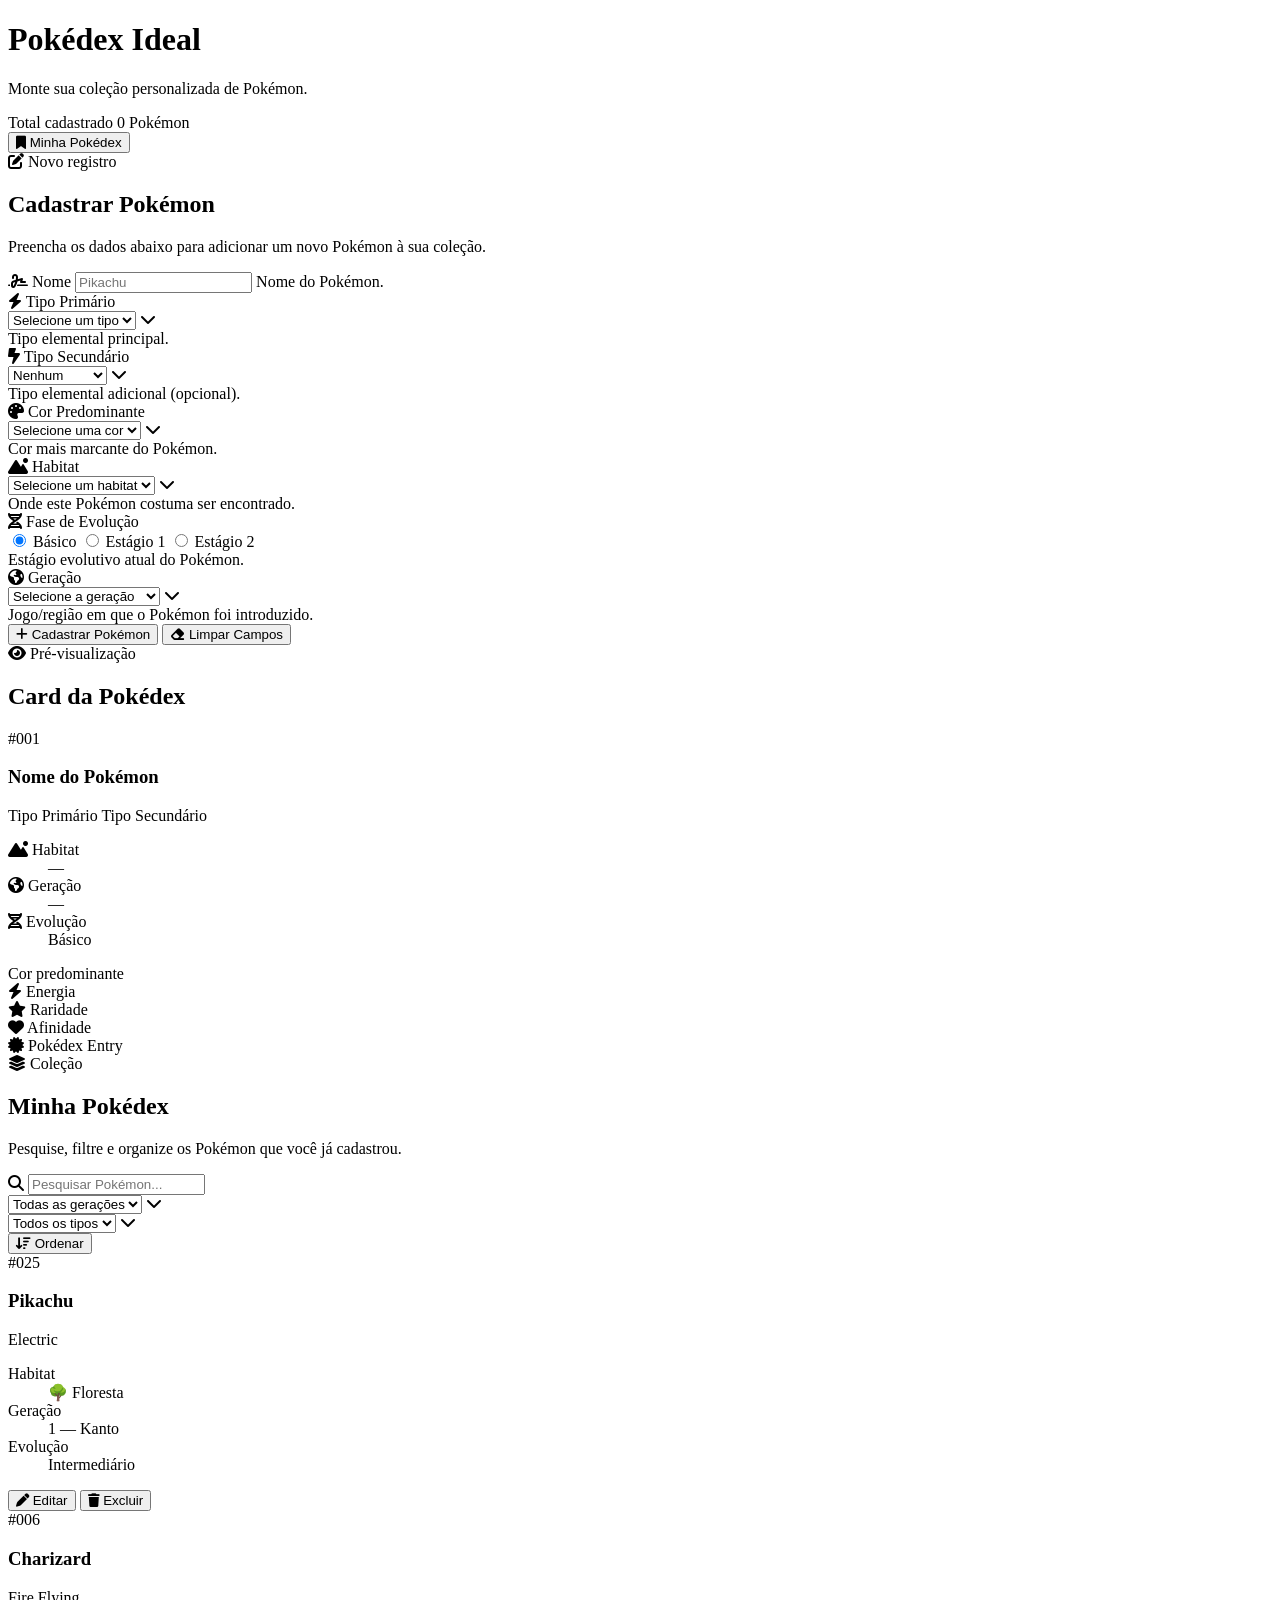
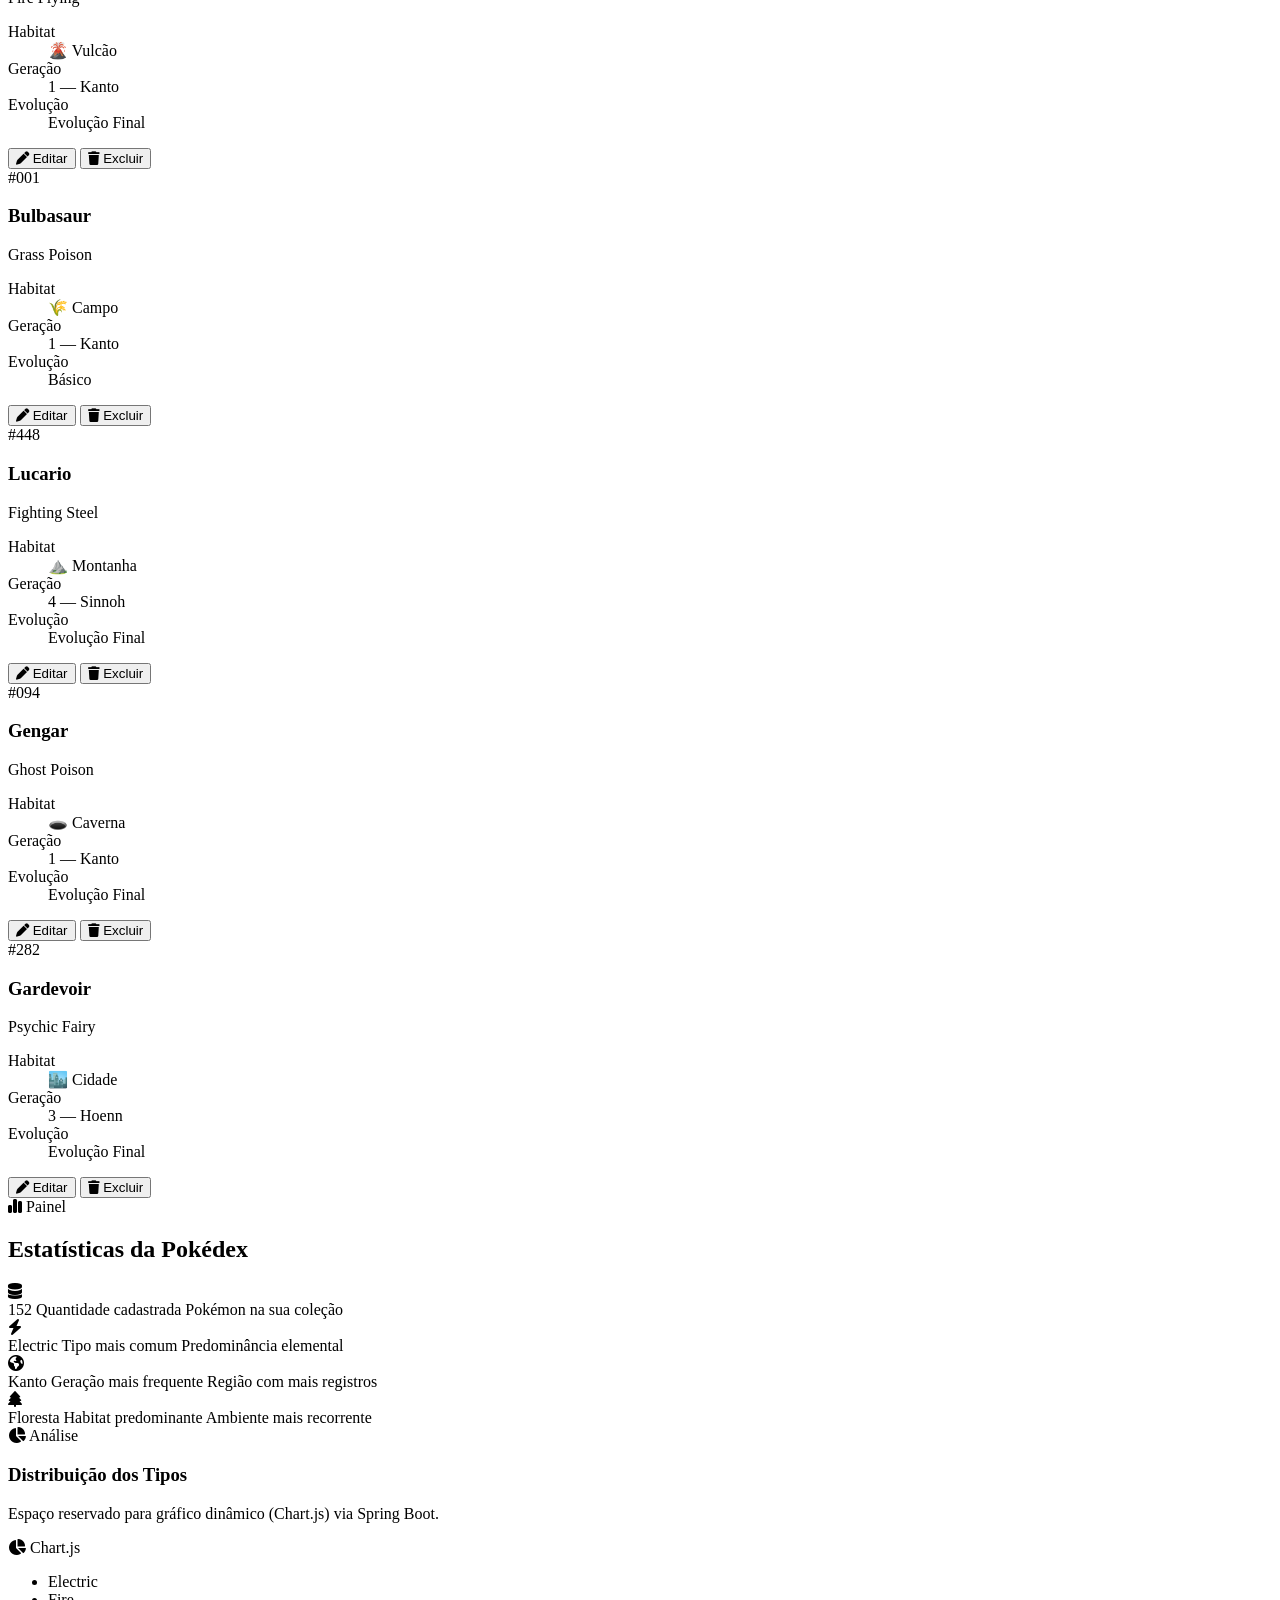
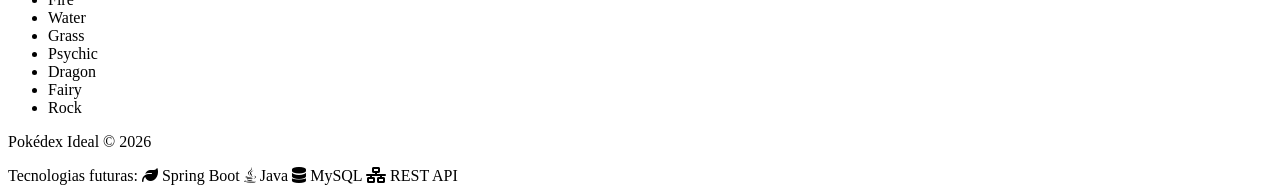
==== front/src/index.html @ 10a280d4 "feat: começo de front" ====
<!DOCTYPE html>
<html lang="pt-BR">
<head>
<meta charset="UTF-8">
<meta name="viewport" content="width=device-width, initial-scale=1.0">
<title>Pokédex Ideal — Cadastro de Pokémon</title>

<link rel="preconnect" href="https://fonts.googleapis.com">
<link rel="preconnect" href="https://fonts.gstatic.com" crossorigin>
<link href="https://fonts.googleapis.com/css2?family=Poppins:wght@400;500;600;700;800;900&family=Inter:wght@400;500;600;700&display=swap" rel="stylesheet">
<link rel="stylesheet" href="https://cdnjs.cloudflare.com/ajax/libs/font-awesome/6.5.1/css/all.min.css">

<link rel="stylesheet" href="style.css">
</head>
<body>

<!-- ===================== BACKGROUND DECORATIVO ===================== -->
<div class="bg-decor" aria-hidden="true">
  <div class="bg-grid"></div>
  <div class="bg-glow bg-glow--red"></div>
  <div class="bg-glow bg-glow--blue"></div>
  <div class="bg-glow bg-glow--yellow"></div>
  <div class="bg-hex bg-hex--1"></div>
  <div class="bg-hex bg-hex--2"></div>
  <div class="bg-hex bg-hex--3"></div>
  <div class="bg-pokeball bg-pokeball--1"></div>
  <div class="bg-pokeball bg-pokeball--2"></div>
  <div class="bg-pokeball bg-pokeball--3"></div>
  <div class="bg-line bg-line--1"></div>
  <div class="bg-line bg-line--2"></div>
  <span class="bg-dot bg-dot--1"></span>
  <span class="bg-dot bg-dot--2"></span>
  <span class="bg-dot bg-dot--3"></span>
  <span class="bg-dot bg-dot--4"></span>
  <span class="bg-dot bg-dot--5"></span>
</div>

<div class="app-shell">

  <!-- ===================== HEADER ===================== -->
  <header class="site-header" id="topo">
    <div class="site-header__left">
      <div class="brand-pokeball" aria-hidden="true">
        <span class="brand-pokeball__line"></span>
        <span class="brand-pokeball__core"></span>
      </div>
      <div class="site-header__titles">
        <h1 class="site-header__title">Pokédex <span>Ideal</span></h1>
        <p class="site-header__subtitle">Monte sua coleção personalizada de Pokémon.</p>
      </div>
    </div>

    <div class="site-header__right">
      <div class="header-panel">
        <span class="header-panel__label">Total cadastrado</span>
        <span class="header-panel__badge" id="contador-pokemon">0 Pokémon</span>
      </div>
      <button type="button" class="btn btn--ghost" id="btn-minha-pokedex">
        <i class="fa-solid fa-bookmark"></i>
        Minha Pokédex
      </button>
    </div>
  </header>

  <!-- ===================== CONTEÚDO PRINCIPAL ===================== -->
  <main class="main-content">

    <section class="panel panel--cadastro" aria-labelledby="titulo-cadastro">
      <div class="panel__grid">

        <!-- ---------- COLUNA FORMULÁRIO ---------- -->
        <div class="form-column">
          <div class="section-heading">
            <span class="section-heading__eyebrow"><i class="fa-solid fa-pen-to-square"></i> Novo registro</span>
            <h2 id="titulo-cadastro">Cadastrar Pokémon</h2>
            <p>Preencha os dados abaixo para adicionar um novo Pokémon à sua coleção.</p>
          </div>

          <form class="pokemon-form" id="form-cadastro-pokemon" novalidate>

            <!-- NOME -->
            <div class="form-field">
              <label for="nome" class="form-field__label">
                <i class="fa-solid fa-signature"></i> Nome
              </label>
              <input type="text" id="nome" name="nome" class="form-field__input" placeholder="Pikachu" autocomplete="off">
              <span class="form-field__hint">Nome do Pokémon.</span>
            </div>

            <!-- TIPO 1 e TIPO 2 -->
            <div class="form-field-row">
              <div class="form-field">
                <label for="tipo1" class="form-field__label">
                  <i class="fa-solid fa-bolt"></i> Tipo Primário
                </label>
                <div class="select-wrap">
                  <select id="tipo1" name="tipo1" class="form-field__select">
                    <option value="" disabled selected>Selecione um tipo</option>
                    <option value="normal" data-dot="#A8A878">⚪Normal</option>
                    <option value="fogo" data-dot="#F08030">🔥Fogo</option>
                    <option value="agua" data-dot="#6890F0">💧Água</option>
                    <option value="planta" data-dot="#78C850">🍃Planta</option>
                    <option value="eletrico" data-dot="#F8D030">⚡Elétrico</option>
                    <option value="gelo" data-dot="#98D8D8">🧊Gelo</option>
                    <option value="luta" data-dot="#C03028">🥊Luta</option>
                    <option value="veneno" data-dot="#A040A0">☣️Veneno</option>
                    <option value="terrestre" data-dot="#E0C068">⛰️Terrestre</option>
                    <option value="voador" data-dot="#A890F0">🪽Voador</option>
                    <option value="psiquico" data-dot="#F85888">👁️Psíquico</option>
                    <option value="inseto" data-dot="#A8B820">🪲Inseto</option>
                    <option value="pedra" data-dot="#B8A038">🪨Pedra</option>
                    <option value="fantasma" data-dot="#705898">👻Fantasma</option>
                    <option value="dragao" data-dot="#7038F8">🐉Dragão</option>
                    <option value="sombrio" data-dot="#705848">🌑Sombrio</option>
                    <option value="metal" data-dot="#B8B8D0">⛓️Metal</option>
                    <option value="fada" data-dot="#EE99AC">🧚🏻‍♀️Fada</option>
                  </select>
                  <span class="select-wrap__dot" style="--dot-color:#A8A878"></span>
                  <i class="fa-solid fa-chevron-down select-wrap__chevron"></i>
                </div>
                <span class="form-field__hint">Tipo elemental principal.</span>
              </div>

              <div class="form-field">
                <label for="tipo2" class="form-field__label">
                  <i class="fa-solid fa-bolt-lightning"></i> Tipo Secundário
                </label>
                <div class="select-wrap">
                  <select id="tipo2" name="tipo2" class="form-field__select">
                    <option value="nenhum" data-dot="#4B5563" selected>Nenhum</option>
                    <option value="normal" data-dot="#A8A878">⚪Normal</option>
                    <option value="fogo" data-dot="#F08030">🔥Fogo</option>
                    <option value="agua" data-dot="#6890F0">💧Água</option>
                    <option value="planta" data-dot="#78C850">🍃Planta</option>
                    <option value="eletrico" data-dot="#F8D030">⚡Elétrico</option>
                    <option value="gelo" data-dot="#98D8D8">🧊Gelo</option>
                    <option value="luta" data-dot="#C03028">🥊Luta</option>
                    <option value="veneno" data-dot="#A040A0">☣️Veneno</option>
                    <option value="terrestre" data-dot="#E0C068">⛰️Terrestre</option>
                    <option value="voador" data-dot="#A890F0">🪽Voador</option>
                    <option value="psiquico" data-dot="#F85888">👁️Psíquico</option>
                    <option value="inseto" data-dot="#A8B820">🪲Inseto</option>
                    <option value="pedra" data-dot="#B8A038">🪨Pedra</option>
                    <option value="fantasma" data-dot="#705898">👻Fantasma</option>
                    <option value="dragao" data-dot="#7038F8">🐉Dragão</option>
                    <option value="sombrio" data-dot="#705848">🌑Sombrio</option>
                    <option value="metal" data-dot="#B8B8D0">⛓️Metal</option>
                    <option value="fada" data-dot="#EE99AC">🧚🏻‍♀️Fada</option>
                  </select>
                  <span class="select-wrap__dot" style="--dot-color:#4B5563"></span>
                  <i class="fa-solid fa-chevron-down select-wrap__chevron"></i>
                </div>
                <span class="form-field__hint">Tipo elemental adicional (opcional).</span>
              </div>
            </div>

            <!-- COR PREDOMINANTE -->
            <div class="form-field">
              <label for="corPredominante" class="form-field__label">
                <i class="fa-solid fa-palette"></i> Cor Predominante
              </label>
              <div class="select-wrap">
                <select id="corPredominante" name="corPredominante" class="form-field__select">
                  <option value="" disabled selected>Selecione uma cor</option>
                  <option value="VERMELHO" data-dot="#E3350D">Vermelho</option>
                  <option value="AZUL" data-dot="#3B4CCA">Azul</option>
                  <option value="VERDE" data-dot="#4CAF50">Verde</option>
                  <option value="AMARELO" data-dot="#FFCB05">Amarelo</option>
                  <option value="ROXO" data-dot="#8E44AD">Roxo</option>
                  <option value="ROSA" data-dot="#EE99AC">Rosa</option>
                  <option value="PRETO" data-dot="#1F2937">Preto</option>
                  <option value="BRANCO" data-dot="#F9FAFB">Branco</option>
                  <option value="MARROM" data-dot="#8B5E3C">Marrom</option>
                  <option value="CINZA" data-dot="#9CA3AF">Cinza</option>
                  <option value="LARANJA" data-dot="#F08030">Laranja</option>
                </select>
                <span class="select-wrap__dot" style="--dot-color:#E3350D"></span>
                <i class="fa-solid fa-chevron-down select-wrap__chevron"></i>
              </div>
              <span class="form-field__hint">Cor mais marcante do Pokémon.</span>
            </div>

            <!-- HABITAT -->
            <div class="form-field">
              <label for="habitat" class="form-field__label">
                <i class="fa-solid fa-mountain-sun"></i> Habitat
              </label>
              <div class="select-wrap">
                <select id="habitat" name="habitat" class="form-field__select">
                  <option value="" disabled selected>Selecione um habitat</option>
                  <option value="FLORESTA">🌳 Floresta</option>
                  <option value="MONTANHA">⛰️ Montanha</option>
                  <option value="OCEANO">🌊 Oceano</option>
                  <option value="PRAIA">🏖️ Praia</option>
                  <option value="VULCAO">🌋 Vulcão</option>
                  <option value="CAMPO">🌾 Campo</option>
                  <option value="DESERTO">🏜️ Deserto</option>
                  <option value="ESPACO">🌌 Espaço</option>
                  <option value="CIDADE">🏙️ Cidade</option>
                  <option value="CAVERNA">🕳️ Caverna</option>
                  <option value="PANTANO">🌿 Pântano</option>
                  <option value="RIO">🌧️ Rio</option>
                  <option value="LAGO">💧 Lago</option>
                  <option value="CEU">☁️ Céu</option>
                </select>
                <i class="fa-solid fa-chevron-down select-wrap__chevron"></i>
              </div>
              <span class="form-field__hint">Onde este Pokémon costuma ser encontrado.</span>
            </div>

            <!-- FASE DE EVOLUÇÃO -->
            <div class="form-field">
              <label for="faseEvolucao" class="form-field__label">
                <i class="fa-solid fa-dna"></i> Fase de Evolução
              </label>
              <div class="evolution-choice" role="radiogroup" aria-labelledby="faseEvolucao">
                <input type="radio" id="fase-1" name="faseEvolucao" value="1" class="evolution-choice__input" checked>
                <label for="fase-1" class="evolution-choice__pill">
                  <span class="evolution-choice__dot"></span>
                  Básico
                </label>

                <input type="radio" id="fase-2" name="faseEvolucao" value="2" class="evolution-choice__input">
                <label for="fase-2" class="evolution-choice__pill">
                  <span class="evolution-choice__dot"></span>
                  Estágio 1
                </label>

                <input type="radio" id="fase-3" name="faseEvolucao" value="3" class="evolution-choice__input">
                <label for="fase-3" class="evolution-choice__pill">
                  <span class="evolution-choice__dot"></span>
                  Estágio 2
                </label>
              </div>
              <span class="form-field__hint">Estágio evolutivo atual do Pokémon.</span>
            </div>

            <!-- GERAÇÃO -->
            <div class="form-field">
              <label for="geracao" class="form-field__label">
                <i class="fa-solid fa-earth-americas"></i> Geração
              </label>
              <div class="select-wrap">
                <select id="geracao" name="geracao" class="form-field__select">
                  <option value="" disabled selected>Selecione a geração</option>
                  <option value="1" data-dot="#F08030">1ª Geração — Kanto</option>
                  <option value="2" data-dot="#F8D030">2ª Geração — Johto</option>
                  <option value="3" data-dot="#78C850">3ª Geração — Hoenn</option>
                  <option value="4" data-dot="#6890F0">4ª Geração — Sinnoh</option>
                  <option value="5" data-dot="#98D8D8">5ª Geração — Unova</option>
                  <option value="6" data-dot="#EE99AC">6ª Geração — Kalos</option>
                  <option value="7" data-dot="#F85888">7ª Geração — Alola</option>
                  <option value="8" data-dot="#7038F8">8ª Geração — Galar</option>
                  <option value="9" data-dot="#A040A0">9ª Geração — Paldea</option>
                </select>
                <span class="select-wrap__dot" style="--dot-color:#F08030"></span>
                <i class="fa-solid fa-chevron-down select-wrap__chevron"></i>
              </div>
              <span class="form-field__hint">Jogo/região em que o Pokémon foi introduzido.</span>
            </div>

            <!-- BOTÕES -->
            <div class="form-actions">
              <button type="submit" class="btn btn--primary">
                <i class="fa-solid fa-plus"></i>
                Cadastrar Pokémon
              </button>
              <button type="reset" class="btn btn--secondary">
                <i class="fa-solid fa-eraser"></i>
                Limpar Campos
              </button>
            </div>
          </form>
        </div>

        <!-- ---------- COLUNA PRÉVIA ---------- -->
        <div class="preview-column">
          <div class="section-heading section-heading--center">
            <span class="section-heading__eyebrow"><i class="fa-solid fa-eye"></i> Pré-visualização</span>
            <h2>Card da Pokédex</h2>
          </div>

          <article class="poke-card poke-card--preview" id="preview-card">
            <div class="poke-card__glow" aria-hidden="true"></div>

            <header class="poke-card__header">
              <div class="poke-card__pokeball" aria-hidden="true"></div>
              <span class="poke-card__number">#001</span>
            </header>

            <div class="poke-card__body">
              <h3 class="poke-card__name" id="preview-nome">Nome do Pokémon</h3>

              <div class="poke-card__badges">
                <span class="type-badge" id="preview-tipo1" data-type="">Tipo Primário</span>
                <span class="type-badge type-badge--muted" id="preview-tipo2" data-type="">Tipo Secundário</span>
              </div>

              <dl class="poke-card__meta">
                <div class="poke-card__meta-item">
                  <dt><i class="fa-solid fa-mountain-sun"></i> Habitat</dt>
                  <dd id="preview-habitat">—</dd>
                </div>
                <div class="poke-card__meta-item">
                  <dt><i class="fa-solid fa-earth-americas"></i> Geração</dt>
                  <dd id="preview-geracao">—</dd>
                </div>
                <div class="poke-card__meta-item">
                  <dt><i class="fa-solid fa-dna"></i> Evolução</dt>
                  <dd id="preview-evolucao">Básico</dd>
                </div>
              </dl>

              <div class="poke-card__color-strip" id="preview-cor">
                <span>Cor predominante</span>
              </div>

              <div class="poke-card__stats">
                <div class="stat-bar">
                  <span class="stat-bar__label"><i class="fa-solid fa-bolt"></i> Energia</span>
                  <div class="stat-bar__track"><div class="stat-bar__fill stat-bar__fill--energy"></div></div>
                </div>
                <div class="stat-bar">
                  <span class="stat-bar__label"><i class="fa-solid fa-star"></i> Raridade</span>
                  <div class="stat-bar__track"><div class="stat-bar__fill stat-bar__fill--rarity"></div></div>
                </div>
                <div class="stat-bar">
                  <span class="stat-bar__label"><i class="fa-solid fa-heart"></i> Afinidade</span>
                  <div class="stat-bar__track"><div class="stat-bar__fill stat-bar__fill--affinity"></div></div>
                </div>
              </div>
            </div>

            <footer class="poke-card__footer">
              <span class="poke-card__seal"><i class="fa-solid fa-certificate"></i> Pokédex Entry</span>
            </footer>
          </article>
        </div>

      </div>
    </section>

    <!-- ===================== MINHA POKÉDEX ===================== -->
    <section class="panel panel--minha-pokedex" aria-labelledby="titulo-minha-pokedex">
      <div class="section-heading">
        <span class="section-heading__eyebrow"><i class="fa-solid fa-layer-group"></i> Coleção</span>
        <h2 id="titulo-minha-pokedex">Minha Pokédex</h2>
        <p>Pesquise, filtre e organize os Pokémon que você já cadastrou.</p>
      </div>

      <div class="toolbar">
        <div class="toolbar__search">
          <i class="fa-solid fa-magnifying-glass"></i>
          <input type="search" placeholder="Pesquisar Pokémon..." aria-label="Pesquisar Pokémon" id="pesquisa-pokemon">
        </div>

        <div class="toolbar__filters">
          <div class="select-wrap select-wrap--compact">
            <select id="filtro-geracao" aria-label="Filtrar por geração">
              <option value="">Todas as gerações</option>
              <option value="1">1ª Geração</option>
              <option value="2">2ª Geração</option>
              <option value="3">3ª Geração</option>
              <option value="4">4ª Geração</option>
            </select>
            <i class="fa-solid fa-chevron-down select-wrap__chevron"></i>
          </div>

          <div class="select-wrap select-wrap--compact">
            <select id="filtro-tipo" aria-label="Filtrar por tipo">
              <option value="">Todos os tipos</option>
              <option value="ELECTRIC">Electric</option>
              <option value="FIRE">Fire</option>
              <option value="WATER">Water</option>
              <option value="GRASS">Grass</option>
            </select>
            <i class="fa-solid fa-chevron-down select-wrap__chevron"></i>
          </div>

          <button type="button" class="btn btn--icon" id="btn-ordenar" aria-label="Ordenar">
            <i class="fa-solid fa-arrow-down-wide-short"></i>
            Ordenar
          </button>
        </div>
      </div>

      <div class="poke-grid">

        <!-- Card 1 - Pikachu -->
        <article class="poke-card">
          <header class="poke-card__header">
            <div class="poke-card__pokeball poke-card__pokeball--sm" aria-hidden="true"></div>
            <span class="poke-card__number">#025</span>
          </header>
          <div class="poke-card__body">
            <h3 class="poke-card__name">Pikachu</h3>
            <div class="poke-card__badges">
              <span class="type-badge" data-type="ELECTRIC">Electric</span>
            </div>
            <dl class="poke-card__meta poke-card__meta--compact">
              <div class="poke-card__meta-item"><dt>Habitat</dt><dd>🌳 Floresta</dd></div>
              <div class="poke-card__meta-item"><dt>Geração</dt><dd>1 — Kanto</dd></div>
              <div class="poke-card__meta-item"><dt>Evolução</dt><dd>Intermediário</dd></div>
            </dl>
            <div class="poke-card__color-strip poke-card__color-strip--sm" style="--strip-color:#FFCB05;"></div>
          </div>
          <footer class="poke-card__footer poke-card__footer--actions">
            <button type="button" class="btn-mini btn-mini--edit"><i class="fa-solid fa-pen"></i> Editar</button>
            <button type="button" class="btn-mini btn-mini--delete"><i class="fa-solid fa-trash"></i> Excluir</button>
          </footer>
        </article>

        <!-- Card 2 - Charizard -->
        <article class="poke-card">
          <header class="poke-card__header">
            <div class="poke-card__pokeball poke-card__pokeball--sm" aria-hidden="true"></div>
            <span class="poke-card__number">#006</span>
          </header>
          <div class="poke-card__body">
            <h3 class="poke-card__name">Charizard</h3>
            <div class="poke-card__badges">
              <span class="type-badge" data-type="FIRE">Fire</span>
              <span class="type-badge" data-type="FLYING">Flying</span>
            </div>
            <dl class="poke-card__meta poke-card__meta--compact">
              <div class="poke-card__meta-item"><dt>Habitat</dt><dd>🌋 Vulcão</dd></div>
              <div class="poke-card__meta-item"><dt>Geração</dt><dd>1 — Kanto</dd></div>
              <div class="poke-card__meta-item"><dt>Evolução</dt><dd>Evolução Final</dd></div>
            </dl>
            <div class="poke-card__color-strip poke-card__color-strip--sm" style="--strip-color:#F08030;"></div>
          </div>
          <footer class="poke-card__footer poke-card__footer--actions">
            <button type="button" class="btn-mini btn-mini--edit"><i class="fa-solid fa-pen"></i> Editar</button>
            <button type="button" class="btn-mini btn-mini--delete"><i class="fa-solid fa-trash"></i> Excluir</button>
          </footer>
        </article>

        <!-- Card 3 - Bulbasaur -->
        <article class="poke-card">
          <header class="poke-card__header">
            <div class="poke-card__pokeball poke-card__pokeball--sm" aria-hidden="true"></div>
            <span class="poke-card__number">#001</span>
          </header>
          <div class="poke-card__body">
            <h3 class="poke-card__name">Bulbasaur</h3>
            <div class="poke-card__badges">
              <span class="type-badge" data-type="GRASS">Grass</span>
              <span class="type-badge" data-type="POISON">Poison</span>
            </div>
            <dl class="poke-card__meta poke-card__meta--compact">
              <div class="poke-card__meta-item"><dt>Habitat</dt><dd>🌾 Campo</dd></div>
              <div class="poke-card__meta-item"><dt>Geração</dt><dd>1 — Kanto</dd></div>
              <div class="poke-card__meta-item"><dt>Evolução</dt><dd>Básico</dd></div>
            </dl>
            <div class="poke-card__color-strip poke-card__color-strip--sm" style="--strip-color:#4CAF50;"></div>
          </div>
          <footer class="poke-card__footer poke-card__footer--actions">
            <button type="button" class="btn-mini btn-mini--edit"><i class="fa-solid fa-pen"></i> Editar</button>
            <button type="button" class="btn-mini btn-mini--delete"><i class="fa-solid fa-trash"></i> Excluir</button>
          </footer>
        </article>

        <!-- Card 4 - Lucario -->
        <article class="poke-card">
          <header class="poke-card__header">
            <div class="poke-card__pokeball poke-card__pokeball--sm" aria-hidden="true"></div>
            <span class="poke-card__number">#448</span>
          </header>
          <div class="poke-card__body">
            <h3 class="poke-card__name">Lucario</h3>
            <div class="poke-card__badges">
              <span class="type-badge" data-type="FIGHTING">Fighting</span>
              <span class="type-badge" data-type="STEEL">Steel</span>
            </div>
            <dl class="poke-card__meta poke-card__meta--compact">
              <div class="poke-card__meta-item"><dt>Habitat</dt><dd>⛰️ Montanha</dd></div>
              <div class="poke-card__meta-item"><dt>Geração</dt><dd>4 — Sinnoh</dd></div>
              <div class="poke-card__meta-item"><dt>Evolução</dt><dd>Evolução Final</dd></div>
            </dl>
            <div class="poke-card__color-strip poke-card__color-strip--sm" style="--strip-color:#3B4CCA;"></div>
          </div>
          <footer class="poke-card__footer poke-card__footer--actions">
            <button type="button" class="btn-mini btn-mini--edit"><i class="fa-solid fa-pen"></i> Editar</button>
            <button type="button" class="btn-mini btn-mini--delete"><i class="fa-solid fa-trash"></i> Excluir</button>
          </footer>
        </article>

        <!-- Card 5 - Gengar -->
        <article class="poke-card">
          <header class="poke-card__header">
            <div class="poke-card__pokeball poke-card__pokeball--sm" aria-hidden="true"></div>
            <span class="poke-card__number">#094</span>
          </header>
          <div class="poke-card__body">
            <h3 class="poke-card__name">Gengar</h3>
            <div class="poke-card__badges">
              <span class="type-badge" data-type="GHOST">Ghost</span>
              <span class="type-badge" data-type="POISON">Poison</span>
            </div>
            <dl class="poke-card__meta poke-card__meta--compact">
              <div class="poke-card__meta-item"><dt>Habitat</dt><dd>🕳️ Caverna</dd></div>
              <div class="poke-card__meta-item"><dt>Geração</dt><dd>1 — Kanto</dd></div>
              <div class="poke-card__meta-item"><dt>Evolução</dt><dd>Evolução Final</dd></div>
            </dl>
            <div class="poke-card__color-strip poke-card__color-strip--sm" style="--strip-color:#705898;"></div>
          </div>
          <footer class="poke-card__footer poke-card__footer--actions">
            <button type="button" class="btn-mini btn-mini--edit"><i class="fa-solid fa-pen"></i> Editar</button>
            <button type="button" class="btn-mini btn-mini--delete"><i class="fa-solid fa-trash"></i> Excluir</button>
          </footer>
        </article>

        <!-- Card 6 - Gardevoir -->
        <article class="poke-card">
          <header class="poke-card__header">
            <div class="poke-card__pokeball poke-card__pokeball--sm" aria-hidden="true"></div>
            <span class="poke-card__number">#282</span>
          </header>
          <div class="poke-card__body">
            <h3 class="poke-card__name">Gardevoir</h3>
            <div class="poke-card__badges">
              <span class="type-badge" data-type="PSYCHIC">Psychic</span>
              <span class="type-badge" data-type="FAIRY">Fairy</span>
            </div>
            <dl class="poke-card__meta poke-card__meta--compact">
              <div class="poke-card__meta-item"><dt>Habitat</dt><dd>🏙️ Cidade</dd></div>
              <div class="poke-card__meta-item"><dt>Geração</dt><dd>3 — Hoenn</dd></div>
              <div class="poke-card__meta-item"><dt>Evolução</dt><dd>Evolução Final</dd></div>
            </dl>
            <div class="poke-card__color-strip poke-card__color-strip--sm" style="--strip-color:#EE99AC;"></div>
          </div>
          <footer class="poke-card__footer poke-card__footer--actions">
            <button type="button" class="btn-mini btn-mini--edit"><i class="fa-solid fa-pen"></i> Editar</button>
            <button type="button" class="btn-mini btn-mini--delete"><i class="fa-solid fa-trash"></i> Excluir</button>
          </footer>
        </article>

      </div>
    </section>

    <!-- ===================== DASHBOARD DE ESTATÍSTICAS ===================== -->
    <section class="panel panel--stats" aria-labelledby="titulo-stats">
      <div class="section-heading">
        <span class="section-heading__eyebrow"><i class="fa-solid fa-chart-simple"></i> Painel</span>
        <h2 id="titulo-stats">Estatísticas da Pokédex</h2>
      </div>

      <div class="stats-grid">
        <div class="stat-card stat-card--red">
          <div class="stat-card__icon"><i class="fa-solid fa-database"></i></div>
          <div class="stat-card__info">
            <span class="stat-card__value" id="stat-total">152</span>
            <span class="stat-card__label">Quantidade cadastrada</span>
            <span class="stat-card__desc">Pokémon na sua coleção</span>
          </div>
        </div>

        <div class="stat-card stat-card--yellow">
          <div class="stat-card__icon"><i class="fa-solid fa-bolt"></i></div>
          <div class="stat-card__info">
            <span class="stat-card__value" id="stat-tipo">Electric</span>
            <span class="stat-card__label">Tipo mais comum</span>
            <span class="stat-card__desc">Predominância elemental</span>
          </div>
        </div>

        <div class="stat-card stat-card--blue">
          <div class="stat-card__icon"><i class="fa-solid fa-earth-americas"></i></div>
          <div class="stat-card__info">
            <span class="stat-card__value" id="stat-geracao">Kanto</span>
            <span class="stat-card__label">Geração mais frequente</span>
            <span class="stat-card__desc">Região com mais registros</span>
          </div>
        </div>

        <div class="stat-card stat-card--green">
          <div class="stat-card__icon"><i class="fa-solid fa-tree"></i></div>
          <div class="stat-card__info">
            <span class="stat-card__value" id="stat-habitat">Floresta</span>
            <span class="stat-card__label">Habitat predominante</span>
            <span class="stat-card__desc">Ambiente mais recorrente</span>
          </div>
        </div>
      </div>

      <!-- ===================== GRÁFICO DE DISTRIBUIÇÃO ===================== -->
      <div class="chart-panel">
        <div class="section-heading">
          <span class="section-heading__eyebrow"><i class="fa-solid fa-chart-pie"></i> Análise</span>
          <h3>Distribuição dos Tipos</h3>
          <p>Espaço reservado para gráfico dinâmico (Chart.js) via Spring Boot.</p>
        </div>

        <div class="chart-panel__content">
          <div class="chart-placeholder" id="grafico-tipos" role="img" aria-label="Espaço reservado para gráfico de distribuição de tipos">
            <div class="chart-placeholder__ring"></div>
            <div class="chart-placeholder__center">
              <i class="fa-solid fa-chart-pie"></i>
              <span>Chart.js</span>
            </div>
          </div>

          <ul class="chart-legend">
            <li><span class="chart-legend__dot" data-type="ELECTRIC"></span> Electric</li>
            <li><span class="chart-legend__dot" data-type="FIRE"></span> Fire</li>
            <li><span class="chart-legend__dot" data-type="WATER"></span> Water</li>
            <li><span class="chart-legend__dot" data-type="GRASS"></span> Grass</li>
            <li><span class="chart-legend__dot" data-type="PSYCHIC"></span> Psychic</li>
            <li><span class="chart-legend__dot" data-type="DRAGON"></span> Dragon</li>
            <li><span class="chart-legend__dot" data-type="FAIRY"></span> Fairy</li>
            <li><span class="chart-legend__dot" data-type="ROCK"></span> Rock</li>
          </ul>
        </div>
      </div>
    </section>

  </main>

  <!-- ===================== FOOTER ===================== -->
  <footer class="site-footer">
    <p class="site-footer__copy">Pokédex Ideal &copy; 2026</p>

    <div class="site-footer__tech">
      <span class="site-footer__tech-label">Tecnologias futuras:</span>
      <span class="tech-badge"><i class="fa-solid fa-leaf"></i> Spring Boot</span>
      <span class="tech-badge"><i class="fa-brands fa-java"></i> Java</span>
      <span class="tech-badge"><i class="fa-solid fa-database"></i> MySQL</span>
      <span class="tech-badge"><i class="fa-solid fa-network-wired"></i> REST API</span>
    </div>
  </footer>

</div>

</body>
</html>
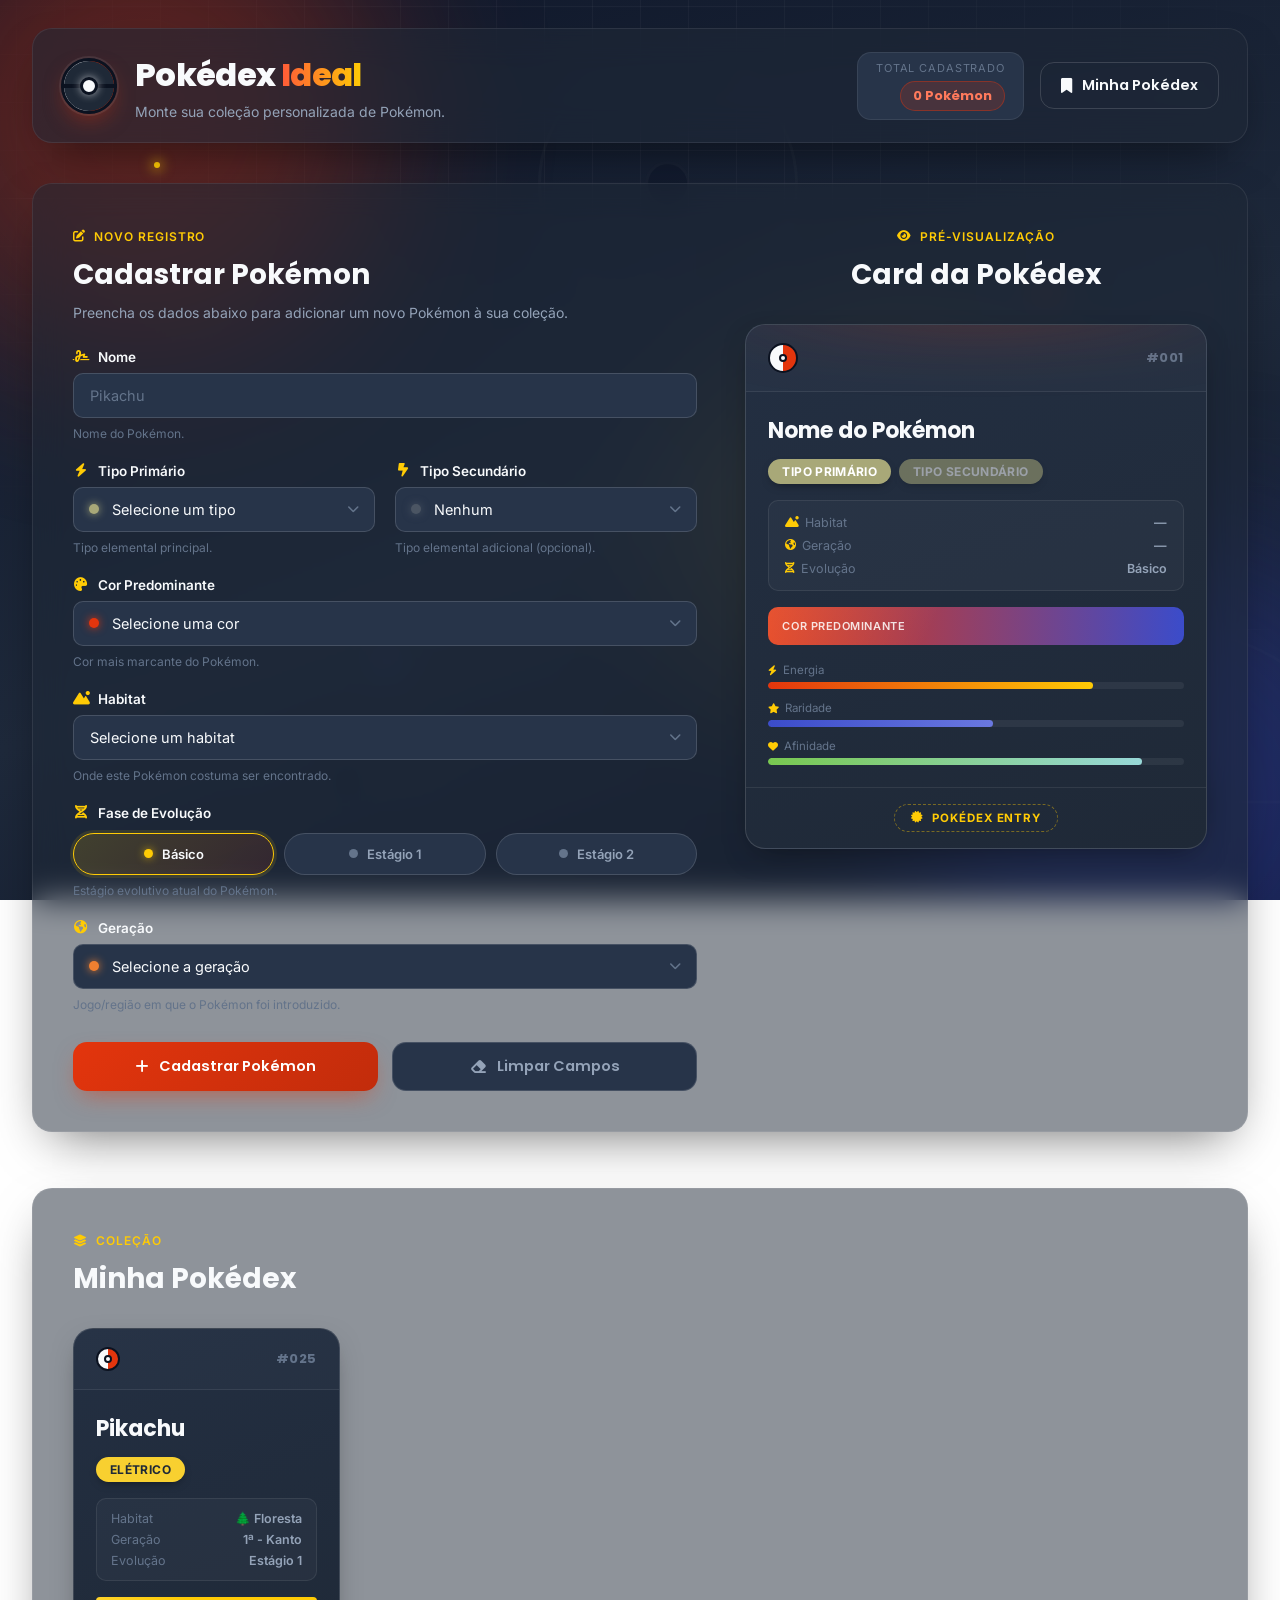
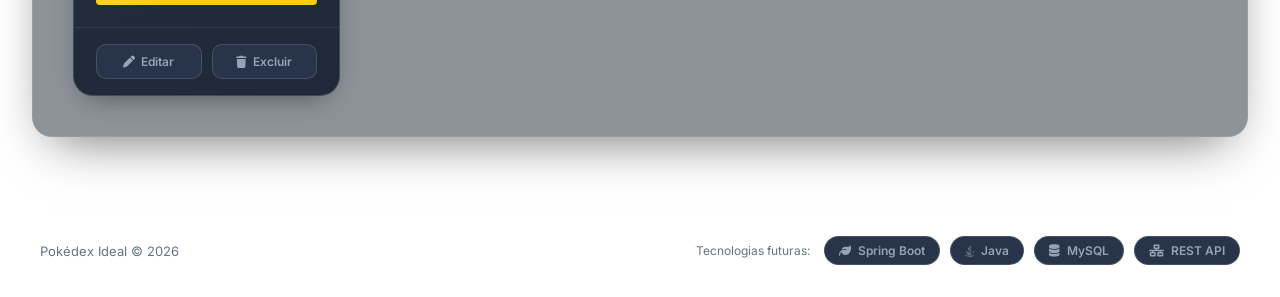
==== commit 4b111ec3: "fix: ajustar estrutura" ====
--- a/front/src/index.html
+++ b/front/src/index.html
@@ -10,7 +10,7 @@
 <link href="https://fonts.googleapis.com/css2?family=Poppins:wght@400;500;600;700;800;900&family=Inter:wght@400;500;600;700&display=swap" rel="stylesheet">
 <link rel="stylesheet" href="https://cdnjs.cloudflare.com/ajax/libs/font-awesome/6.5.1/css/all.min.css">
 
-<link rel="stylesheet" href="style.css">
+<link rel="stylesheet" href="styles/style.css">
 </head>
 <body>
 
@@ -96,24 +96,24 @@
                 <div class="select-wrap">
                   <select id="tipo1" name="tipo1" class="form-field__select">
                     <option value="" disabled selected>Selecione um tipo</option>
-                    <option value="normal" data-dot="#A8A878">⚪Normal</option>
-                    <option value="fogo" data-dot="#F08030">🔥Fogo</option>
-                    <option value="agua" data-dot="#6890F0">💧Água</option>
-                    <option value="planta" data-dot="#78C850">🍃Planta</option>
-                    <option value="eletrico" data-dot="#F8D030">⚡Elétrico</option>
-                    <option value="gelo" data-dot="#98D8D8">🧊Gelo</option>
-                    <option value="luta" data-dot="#C03028">🥊Luta</option>
-                    <option value="veneno" data-dot="#A040A0">☣️Veneno</option>
-                    <option value="terrestre" data-dot="#E0C068">⛰️Terrestre</option>
-                    <option value="voador" data-dot="#A890F0">🪽Voador</option>
-                    <option value="psiquico" data-dot="#F85888">👁️Psíquico</option>
-                    <option value="inseto" data-dot="#A8B820">🪲Inseto</option>
-                    <option value="pedra" data-dot="#B8A038">🪨Pedra</option>
-                    <option value="fantasma" data-dot="#705898">👻Fantasma</option>
-                    <option value="dragao" data-dot="#7038F8">🐉Dragão</option>
-                    <option value="sombrio" data-dot="#705848">🌑Sombrio</option>
-                    <option value="metal" data-dot="#B8B8D0">⛓️Metal</option>
-                    <option value="fada" data-dot="#EE99AC">🧚🏻‍♀️Fada</option>
+                    <option value="NORMAL" data-dot="#A8A878">Normal</option>
+                    <option value="FOGO" data-dot="#F08030">Fogo</option>
+                    <option value="AGUA" data-dot="#6890F0">Água</option>
+                    <option value="PLANTA" data-dot="#78C850">Planta</option>
+                    <option value="ELETRICO" data-dot="#F8D030">Elétrico</option>
+                    <option value="GELO" data-dot="#98D8D8">Gelo</option>
+                    <option value="LUTA" data-dot="#C03028">Luta</option>
+                    <option value="VENENO" data-dot="#A040A0">Veneno</option>
+                    <option value="TERRESTRE" data-dot="#E0C068">Terrestre</option>
+                    <option value="VOADOR" data-dot="#A890F0">Voador</option>
+                    <option value="PSIQUICO" data-dot="#F85888">Psíquico</option>
+                    <option value="INSETO" data-dot="#A8B820">Inseto</option>
+                    <option value="PEDRA" data-dot="#B8A038">Pedra</option>
+                    <option value="FANTASMA" data-dot="#705898">Fantasma</option>
+                    <option value="DRAGAO" data-dot="#7038F8">Dragão</option>
+                    <option value="SOMBRIO" data-dot="#705848">Sombrio</option>
+                    <option value="METAL" data-dot="#B8B8D0">Metal</option>
+                    <option value="FADA" data-dot="#EE99AC">Fada</option>
                   </select>
                   <span class="select-wrap__dot" style="--dot-color:#A8A878"></span>
                   <i class="fa-solid fa-chevron-down select-wrap__chevron"></i>
@@ -127,25 +127,25 @@
                 </label>
                 <div class="select-wrap">
                   <select id="tipo2" name="tipo2" class="form-field__select">
-                    <option value="nenhum" data-dot="#4B5563" selected>Nenhum</option>
-                    <option value="normal" data-dot="#A8A878">⚪Normal</option>
-                    <option value="fogo" data-dot="#F08030">🔥Fogo</option>
-                    <option value="agua" data-dot="#6890F0">💧Água</option>
-                    <option value="planta" data-dot="#78C850">🍃Planta</option>
-                    <option value="eletrico" data-dot="#F8D030">⚡Elétrico</option>
-                    <option value="gelo" data-dot="#98D8D8">🧊Gelo</option>
-                    <option value="luta" data-dot="#C03028">🥊Luta</option>
-                    <option value="veneno" data-dot="#A040A0">☣️Veneno</option>
-                    <option value="terrestre" data-dot="#E0C068">⛰️Terrestre</option>
-                    <option value="voador" data-dot="#A890F0">🪽Voador</option>
-                    <option value="psiquico" data-dot="#F85888">👁️Psíquico</option>
-                    <option value="inseto" data-dot="#A8B820">🪲Inseto</option>
-                    <option value="pedra" data-dot="#B8A038">🪨Pedra</option>
-                    <option value="fantasma" data-dot="#705898">👻Fantasma</option>
-                    <option value="dragao" data-dot="#7038F8">🐉Dragão</option>
-                    <option value="sombrio" data-dot="#705848">🌑Sombrio</option>
-                    <option value="metal" data-dot="#B8B8D0">⛓️Metal</option>
-                    <option value="fada" data-dot="#EE99AC">🧚🏻‍♀️Fada</option>
+                    <option value="NENHUM" data-dot="#4B5563" selected>Nenhum</option>
+                    <option value="NORMAL" data-dot="#A8A878">Normal</option>
+                    <option value="FOGO" data-dot="#F08030">Fogo</option>
+                    <option value="AGUA" data-dot="#6890F0">Água</option>
+                    <option value="PLANTA" data-dot="#78C850">Planta</option>
+                    <option value="ELETRICO" data-dot="#F8D030">Elétrico</option>
+                    <option value="GELO" data-dot="#98D8D8">Gelo</option>
+                    <option value="LUTA" data-dot="#C03028">Luta</option>
+                    <option value="VENENO" data-dot="#A040A0">Veneno</option>
+                    <option value="TERRESTRE" data-dot="#E0C068">Terrestre</option>
+                    <option value="VOADOR" data-dot="#A890F0">Voador</option>
+                    <option value="PSIQUICO" data-dot="#F85888">Psíquico</option>
+                    <option value="INSETO" data-dot="#A8B820">Inseto</option>
+                    <option value="PEDRA" data-dot="#B8A038">Pedra</option>
+                    <option value="FANTASMA" data-dot="#705898">Fantasma</option>
+                    <option value="DRAGAO" data-dot="#7038F8">Dragão</option>
+                    <option value="SOMBRIO" data-dot="#705848">Sombrio</option>
+                    <option value="METAL" data-dot="#B8B8D0">Metal</option>
+                    <option value="FADA" data-dot="#EE99AC">Fada</option>
                   </select>
                   <span class="select-wrap__dot" style="--dot-color:#4B5563"></span>
                   <i class="fa-solid fa-chevron-down select-wrap__chevron"></i>
@@ -188,20 +188,16 @@
               <div class="select-wrap">
                 <select id="habitat" name="habitat" class="form-field__select">
                   <option value="" disabled selected>Selecione um habitat</option>
-                  <option value="FLORESTA">🌳 Floresta</option>
+                  <option value="FLORESTA">🌲 Floresta</option>
                   <option value="MONTANHA">⛰️ Montanha</option>
                   <option value="OCEANO">🌊 Oceano</option>
                   <option value="PRAIA">🏖️ Praia</option>
+                  <option value="CAVERNA">🕳️ Caverna</option>
+                  <option value="CAMPO">🌾 Campo</option>
+                  <option value="CIDADE">🏙️ Cidade</option>
                   <option value="VULCAO">🌋 Vulcão</option>
-                  <option value="CAMPO">🌾 Campo</option>
-                  <option value="DESERTO">🏜️ Deserto</option>
                   <option value="ESPACO">🌌 Espaço</option>
-                  <option value="CIDADE">🏙️ Cidade</option>
-                  <option value="CAVERNA">🕳️ Caverna</option>
-                  <option value="PANTANO">🌿 Pântano</option>
-                  <option value="RIO">🌧️ Rio</option>
-                  <option value="LAGO">💧 Lago</option>
-                  <option value="CEU">☁️ Céu</option>
+                  <option value="RARO">✨ Habitat Raro</option>
                 </select>
                 <i class="fa-solid fa-chevron-down select-wrap__chevron"></i>
               </div>
@@ -345,43 +341,6 @@
       <div class="section-heading">
         <span class="section-heading__eyebrow"><i class="fa-solid fa-layer-group"></i> Coleção</span>
         <h2 id="titulo-minha-pokedex">Minha Pokédex</h2>
-        <p>Pesquise, filtre e organize os Pokémon que você já cadastrou.</p>
-      </div>
-
-      <div class="toolbar">
-        <div class="toolbar__search">
-          <i class="fa-solid fa-magnifying-glass"></i>
-          <input type="search" placeholder="Pesquisar Pokémon..." aria-label="Pesquisar Pokémon" id="pesquisa-pokemon">
-        </div>
-
-        <div class="toolbar__filters">
-          <div class="select-wrap select-wrap--compact">
-            <select id="filtro-geracao" aria-label="Filtrar por geração">
-              <option value="">Todas as gerações</option>
-              <option value="1">1ª Geração</option>
-              <option value="2">2ª Geração</option>
-              <option value="3">3ª Geração</option>
-              <option value="4">4ª Geração</option>
-            </select>
-            <i class="fa-solid fa-chevron-down select-wrap__chevron"></i>
-          </div>
-
-          <div class="select-wrap select-wrap--compact">
-            <select id="filtro-tipo" aria-label="Filtrar por tipo">
-              <option value="">Todos os tipos</option>
-              <option value="ELECTRIC">Electric</option>
-              <option value="FIRE">Fire</option>
-              <option value="WATER">Water</option>
-              <option value="GRASS">Grass</option>
-            </select>
-            <i class="fa-solid fa-chevron-down select-wrap__chevron"></i>
-          </div>
-
-          <button type="button" class="btn btn--icon" id="btn-ordenar" aria-label="Ordenar">
-            <i class="fa-solid fa-arrow-down-wide-short"></i>
-            Ordenar
-          </button>
-        </div>
       </div>
 
       <div class="poke-grid">
@@ -395,12 +354,12 @@
           <div class="poke-card__body">
             <h3 class="poke-card__name">Pikachu</h3>
             <div class="poke-card__badges">
-              <span class="type-badge" data-type="ELECTRIC">Electric</span>
+              <span class="type-badge" data-type="ELECTRIC">Elétrico</span>
             </div>
             <dl class="poke-card__meta poke-card__meta--compact">
-              <div class="poke-card__meta-item"><dt>Habitat</dt><dd>🌳 Floresta</dd></div>
-              <div class="poke-card__meta-item"><dt>Geração</dt><dd>1 — Kanto</dd></div>
-              <div class="poke-card__meta-item"><dt>Evolução</dt><dd>Intermediário</dd></div>
+              <div class="poke-card__meta-item"><dt>Habitat</dt><dd>🌲 Floresta</dd></div>
+              <div class="poke-card__meta-item"><dt>Geração</dt><dd>1ª - Kanto</dd></div>
+              <div class="poke-card__meta-item"><dt>Evolução</dt><dd>Estágio 1</dd></div>
             </dl>
             <div class="poke-card__color-strip poke-card__color-strip--sm" style="--strip-color:#FFCB05;"></div>
           </div>
@@ -409,213 +368,9 @@
             <button type="button" class="btn-mini btn-mini--delete"><i class="fa-solid fa-trash"></i> Excluir</button>
           </footer>
         </article>
-
-        <!-- Card 2 - Charizard -->
-        <article class="poke-card">
-          <header class="poke-card__header">
-            <div class="poke-card__pokeball poke-card__pokeball--sm" aria-hidden="true"></div>
-            <span class="poke-card__number">#006</span>
-          </header>
-          <div class="poke-card__body">
-            <h3 class="poke-card__name">Charizard</h3>
-            <div class="poke-card__badges">
-              <span class="type-badge" data-type="FIRE">Fire</span>
-              <span class="type-badge" data-type="FLYING">Flying</span>
-            </div>
-            <dl class="poke-card__meta poke-card__meta--compact">
-              <div class="poke-card__meta-item"><dt>Habitat</dt><dd>🌋 Vulcão</dd></div>
-              <div class="poke-card__meta-item"><dt>Geração</dt><dd>1 — Kanto</dd></div>
-              <div class="poke-card__meta-item"><dt>Evolução</dt><dd>Evolução Final</dd></div>
-            </dl>
-            <div class="poke-card__color-strip poke-card__color-strip--sm" style="--strip-color:#F08030;"></div>
-          </div>
-          <footer class="poke-card__footer poke-card__footer--actions">
-            <button type="button" class="btn-mini btn-mini--edit"><i class="fa-solid fa-pen"></i> Editar</button>
-            <button type="button" class="btn-mini btn-mini--delete"><i class="fa-solid fa-trash"></i> Excluir</button>
-          </footer>
-        </article>
-
-        <!-- Card 3 - Bulbasaur -->
-        <article class="poke-card">
-          <header class="poke-card__header">
-            <div class="poke-card__pokeball poke-card__pokeball--sm" aria-hidden="true"></div>
-            <span class="poke-card__number">#001</span>
-          </header>
-          <div class="poke-card__body">
-            <h3 class="poke-card__name">Bulbasaur</h3>
-            <div class="poke-card__badges">
-              <span class="type-badge" data-type="GRASS">Grass</span>
-              <span class="type-badge" data-type="POISON">Poison</span>
-            </div>
-            <dl class="poke-card__meta poke-card__meta--compact">
-              <div class="poke-card__meta-item"><dt>Habitat</dt><dd>🌾 Campo</dd></div>
-              <div class="poke-card__meta-item"><dt>Geração</dt><dd>1 — Kanto</dd></div>
-              <div class="poke-card__meta-item"><dt>Evolução</dt><dd>Básico</dd></div>
-            </dl>
-            <div class="poke-card__color-strip poke-card__color-strip--sm" style="--strip-color:#4CAF50;"></div>
-          </div>
-          <footer class="poke-card__footer poke-card__footer--actions">
-            <button type="button" class="btn-mini btn-mini--edit"><i class="fa-solid fa-pen"></i> Editar</button>
-            <button type="button" class="btn-mini btn-mini--delete"><i class="fa-solid fa-trash"></i> Excluir</button>
-          </footer>
-        </article>
-
-        <!-- Card 4 - Lucario -->
-        <article class="poke-card">
-          <header class="poke-card__header">
-            <div class="poke-card__pokeball poke-card__pokeball--sm" aria-hidden="true"></div>
-            <span class="poke-card__number">#448</span>
-          </header>
-          <div class="poke-card__body">
-            <h3 class="poke-card__name">Lucario</h3>
-            <div class="poke-card__badges">
-              <span class="type-badge" data-type="FIGHTING">Fighting</span>
-              <span class="type-badge" data-type="STEEL">Steel</span>
-            </div>
-            <dl class="poke-card__meta poke-card__meta--compact">
-              <div class="poke-card__meta-item"><dt>Habitat</dt><dd>⛰️ Montanha</dd></div>
-              <div class="poke-card__meta-item"><dt>Geração</dt><dd>4 — Sinnoh</dd></div>
-              <div class="poke-card__meta-item"><dt>Evolução</dt><dd>Evolução Final</dd></div>
-            </dl>
-            <div class="poke-card__color-strip poke-card__color-strip--sm" style="--strip-color:#3B4CCA;"></div>
-          </div>
-          <footer class="poke-card__footer poke-card__footer--actions">
-            <button type="button" class="btn-mini btn-mini--edit"><i class="fa-solid fa-pen"></i> Editar</button>
-            <button type="button" class="btn-mini btn-mini--delete"><i class="fa-solid fa-trash"></i> Excluir</button>
-          </footer>
-        </article>
-
-        <!-- Card 5 - Gengar -->
-        <article class="poke-card">
-          <header class="poke-card__header">
-            <div class="poke-card__pokeball poke-card__pokeball--sm" aria-hidden="true"></div>
-            <span class="poke-card__number">#094</span>
-          </header>
-          <div class="poke-card__body">
-            <h3 class="poke-card__name">Gengar</h3>
-            <div class="poke-card__badges">
-              <span class="type-badge" data-type="GHOST">Ghost</span>
-              <span class="type-badge" data-type="POISON">Poison</span>
-            </div>
-            <dl class="poke-card__meta poke-card__meta--compact">
-              <div class="poke-card__meta-item"><dt>Habitat</dt><dd>🕳️ Caverna</dd></div>
-              <div class="poke-card__meta-item"><dt>Geração</dt><dd>1 — Kanto</dd></div>
-              <div class="poke-card__meta-item"><dt>Evolução</dt><dd>Evolução Final</dd></div>
-            </dl>
-            <div class="poke-card__color-strip poke-card__color-strip--sm" style="--strip-color:#705898;"></div>
-          </div>
-          <footer class="poke-card__footer poke-card__footer--actions">
-            <button type="button" class="btn-mini btn-mini--edit"><i class="fa-solid fa-pen"></i> Editar</button>
-            <button type="button" class="btn-mini btn-mini--delete"><i class="fa-solid fa-trash"></i> Excluir</button>
-          </footer>
-        </article>
-
-        <!-- Card 6 - Gardevoir -->
-        <article class="poke-card">
-          <header class="poke-card__header">
-            <div class="poke-card__pokeball poke-card__pokeball--sm" aria-hidden="true"></div>
-            <span class="poke-card__number">#282</span>
-          </header>
-          <div class="poke-card__body">
-            <h3 class="poke-card__name">Gardevoir</h3>
-            <div class="poke-card__badges">
-              <span class="type-badge" data-type="PSYCHIC">Psychic</span>
-              <span class="type-badge" data-type="FAIRY">Fairy</span>
-            </div>
-            <dl class="poke-card__meta poke-card__meta--compact">
-              <div class="poke-card__meta-item"><dt>Habitat</dt><dd>🏙️ Cidade</dd></div>
-              <div class="poke-card__meta-item"><dt>Geração</dt><dd>3 — Hoenn</dd></div>
-              <div class="poke-card__meta-item"><dt>Evolução</dt><dd>Evolução Final</dd></div>
-            </dl>
-            <div class="poke-card__color-strip poke-card__color-strip--sm" style="--strip-color:#EE99AC;"></div>
-          </div>
-          <footer class="poke-card__footer poke-card__footer--actions">
-            <button type="button" class="btn-mini btn-mini--edit"><i class="fa-solid fa-pen"></i> Editar</button>
-            <button type="button" class="btn-mini btn-mini--delete"><i class="fa-solid fa-trash"></i> Excluir</button>
-          </footer>
-        </article>
-
       </div>
     </section>
-
-    <!-- ===================== DASHBOARD DE ESTATÍSTICAS ===================== -->
-    <section class="panel panel--stats" aria-labelledby="titulo-stats">
-      <div class="section-heading">
-        <span class="section-heading__eyebrow"><i class="fa-solid fa-chart-simple"></i> Painel</span>
-        <h2 id="titulo-stats">Estatísticas da Pokédex</h2>
-      </div>
-
-      <div class="stats-grid">
-        <div class="stat-card stat-card--red">
-          <div class="stat-card__icon"><i class="fa-solid fa-database"></i></div>
-          <div class="stat-card__info">
-            <span class="stat-card__value" id="stat-total">152</span>
-            <span class="stat-card__label">Quantidade cadastrada</span>
-            <span class="stat-card__desc">Pokémon na sua coleção</span>
-          </div>
-        </div>
-
-        <div class="stat-card stat-card--yellow">
-          <div class="stat-card__icon"><i class="fa-solid fa-bolt"></i></div>
-          <div class="stat-card__info">
-            <span class="stat-card__value" id="stat-tipo">Electric</span>
-            <span class="stat-card__label">Tipo mais comum</span>
-            <span class="stat-card__desc">Predominância elemental</span>
-          </div>
-        </div>
-
-        <div class="stat-card stat-card--blue">
-          <div class="stat-card__icon"><i class="fa-solid fa-earth-americas"></i></div>
-          <div class="stat-card__info">
-            <span class="stat-card__value" id="stat-geracao">Kanto</span>
-            <span class="stat-card__label">Geração mais frequente</span>
-            <span class="stat-card__desc">Região com mais registros</span>
-          </div>
-        </div>
-
-        <div class="stat-card stat-card--green">
-          <div class="stat-card__icon"><i class="fa-solid fa-tree"></i></div>
-          <div class="stat-card__info">
-            <span class="stat-card__value" id="stat-habitat">Floresta</span>
-            <span class="stat-card__label">Habitat predominante</span>
-            <span class="stat-card__desc">Ambiente mais recorrente</span>
-          </div>
-        </div>
-      </div>
-
-      <!-- ===================== GRÁFICO DE DISTRIBUIÇÃO ===================== -->
-      <div class="chart-panel">
-        <div class="section-heading">
-          <span class="section-heading__eyebrow"><i class="fa-solid fa-chart-pie"></i> Análise</span>
-          <h3>Distribuição dos Tipos</h3>
-          <p>Espaço reservado para gráfico dinâmico (Chart.js) via Spring Boot.</p>
-        </div>
-
-        <div class="chart-panel__content">
-          <div class="chart-placeholder" id="grafico-tipos" role="img" aria-label="Espaço reservado para gráfico de distribuição de tipos">
-            <div class="chart-placeholder__ring"></div>
-            <div class="chart-placeholder__center">
-              <i class="fa-solid fa-chart-pie"></i>
-              <span>Chart.js</span>
-            </div>
-          </div>
-
-          <ul class="chart-legend">
-            <li><span class="chart-legend__dot" data-type="ELECTRIC"></span> Electric</li>
-            <li><span class="chart-legend__dot" data-type="FIRE"></span> Fire</li>
-            <li><span class="chart-legend__dot" data-type="WATER"></span> Water</li>
-            <li><span class="chart-legend__dot" data-type="GRASS"></span> Grass</li>
-            <li><span class="chart-legend__dot" data-type="PSYCHIC"></span> Psychic</li>
-            <li><span class="chart-legend__dot" data-type="DRAGON"></span> Dragon</li>
-            <li><span class="chart-legend__dot" data-type="FAIRY"></span> Fairy</li>
-            <li><span class="chart-legend__dot" data-type="ROCK"></span> Rock</li>
-          </ul>
-        </div>
-      </div>
-    </section>
-
   </main>
-
   <!-- ===================== FOOTER ===================== -->
   <footer class="site-footer">
     <p class="site-footer__copy">Pokédex Ideal &copy; 2026</p>
--- a/front/src/styles/style.css
+++ b/front/src/styles/style.css
@@ -0,0 +1,1228 @@
+/* =========================================================
+   POKÉDEX IDEAL — STYLESHEET
+   ========================================================= */
+
+:root{
+  /* Cores de marca */
+  --red: #E3350D;
+  --red-light: #FF5A38;
+  --blue: #3B4CCA;
+  --blue-light: #6A78E0;
+  --yellow: #FFCB05;
+
+  /* Fundo */
+  --bg-start: #0F172A;
+  --bg-end: #1E293B;
+  --card-bg: #1F2937;
+  --card-bg-soft: #232f42;
+  --field-bg: #273449;
+  --field-bg-hover: #2c3b53;
+  --border-soft: rgba(255,255,255,0.08);
+  --border-soft-strong: rgba(255,255,255,0.14);
+
+  /* Texto */
+  --text-primary: #F8FAFC;
+  --text-secondary: #94A3B8;
+  --text-muted: #64748B;
+
+  /* Tipografia */
+  --font-display: 'Poppins', sans-serif;
+  --font-body: 'Inter', sans-serif;
+
+  /* Layout */
+  --radius-lg: 20px;
+  --radius-md: 14px;
+  --radius-sm: 10px;
+  --shadow-soft: 0 20px 50px -20px rgba(0,0,0,0.6);
+  --shadow-card: 0 10px 30px -12px rgba(0,0,0,0.5);
+
+  /* Tipos Pokémon */
+  --t-normal:#A8A878; --t-fire:#F08030; --t-water:#6890F0; --t-grass:#78C850;
+  --t-electric:#F8D030; --t-ice:#98D8D8; --t-fighting:#C03028; --t-poison:#A040A0;
+  --t-ground:#E0C068; --t-flying:#A890F0; --t-psychic:#F85888; --t-bug:#A8B820;
+  --t-rock:#B8A038; --t-ghost:#705898; --t-dragon:#7038F8; --t-dark:#705848;
+  --t-steel:#B8B8D0; --t-fairy:#EE99AC;
+}
+
+*, *::before, *::after{
+  box-sizing: border-box;
+}
+
+html{
+  scroll-behavior: smooth;
+}
+
+body{
+  margin: 0;
+  min-height: 100vh;
+  font-family: var(--font-body);
+  color: var(--text-primary);
+  background: linear-gradient(160deg, var(--bg-start) 0%, var(--bg-end) 55%, var(--bg-start) 100%);
+  background-attachment: fixed;
+  position: relative;
+  overflow-x: hidden;
+}
+
+h1, h2, h3, h4{
+  font-family: var(--font-display);
+  margin: 0;
+}
+
+p{ margin: 0; }
+
+ul{ list-style: none; margin: 0; padding: 0; }
+
+button{ font-family: inherit; cursor: pointer; }
+
+::selection{
+  background: var(--red);
+  color: #fff;
+}
+
+/* Scrollbar personalizada */
+::-webkit-scrollbar{ width: 12px; }
+::-webkit-scrollbar-track{ background: var(--bg-start); }
+::-webkit-scrollbar-thumb{
+  background: linear-gradient(180deg, var(--red), var(--blue));
+  border-radius: 10px;
+  border: 3px solid var(--bg-start);
+}
+::-webkit-scrollbar-thumb:hover{ background: var(--red-light); }
+
+:focus-visible{
+  outline: 2px solid var(--yellow);
+  outline-offset: 3px;
+  border-radius: 6px;
+}
+
+@media (prefers-reduced-motion: reduce){
+  *, *::before, *::after{
+    animation-duration: 0.01ms !important;
+    animation-iteration-count: 1 !important;
+    transition-duration: 0.01ms !important;
+    scroll-behavior: auto !important;
+  }
+}
+
+/* =========================================================
+   BACKGROUND DECORATIVO
+   ========================================================= */
+.bg-decor{
+  position: fixed;
+  inset: 0;
+  z-index: 0;
+  overflow: hidden;
+  pointer-events: none;
+}
+
+.bg-grid{
+  position: absolute;
+  inset: -10%;
+  background-image:
+    linear-gradient(rgba(255,255,255,0.035) 1px, transparent 1px),
+    linear-gradient(90deg, rgba(255,255,255,0.035) 1px, transparent 1px);
+  background-size: 48px 48px;
+  mask-image: radial-gradient(ellipse at 50% 20%, black 10%, transparent 70%);
+}
+
+.bg-glow{
+  position: absolute;
+  border-radius: 50%;
+  filter: blur(90px);
+  opacity: 0.35;
+  animation: floatGlow 14s ease-in-out infinite;
+}
+.bg-glow--red{
+  width: 480px; height: 480px;
+  top: -120px; left: -100px;
+  background: var(--red);
+}
+.bg-glow--blue{
+  width: 520px; height: 520px;
+  bottom: -160px; right: -140px;
+  background: var(--blue);
+  animation-delay: -4s;
+}
+.bg-glow--yellow{
+  width: 360px; height: 360px;
+  top: 40%; left: 55%;
+  background: var(--yellow);
+  opacity: 0.14;
+  animation-delay: -8s;
+}
+
+@keyframes floatGlow{
+  0%, 100%{ transform: translate(0,0) scale(1); }
+  50%{ transform: translate(30px,-20px) scale(1.08); }
+}
+
+.bg-hex{
+  position: absolute;
+  width: 140px; height: 140px;
+  border: 1px solid rgba(255,255,255,0.06);
+  clip-path: polygon(25% 0%, 75% 0%, 100% 50%, 75% 100%, 25% 100%, 0% 50%);
+  opacity: 0.5;
+}
+.bg-hex--1{ top: 12%; right: 8%; width: 180px; height: 180px; transform: rotate(12deg); }
+.bg-hex--2{ bottom: 18%; left: 6%; width: 120px; height: 120px; transform: rotate(-8deg); }
+.bg-hex--3{ top: 55%; right: 22%; width: 90px; height: 90px; transform: rotate(30deg); opacity: 0.3; }
+
+.bg-pokeball{
+  position: absolute;
+  border-radius: 50%;
+  border: 3px solid rgba(255,255,255,0.05);
+  opacity: 0.5;
+}
+.bg-pokeball::before{
+  content:'';
+  position: absolute;
+  left: 0; right: 0; top: 50%;
+  height: 3px;
+  background: rgba(255,255,255,0.05);
+  transform: translateY(-50%);
+}
+.bg-pokeball::after{
+  content:'';
+  position: absolute;
+  width: 18%; height: 18%;
+  border-radius: 50%;
+  border: 3px solid rgba(255,255,255,0.06);
+  background: var(--bg-start);
+  top: 50%; left: 50%;
+  transform: translate(-50%,-50%);
+}
+.bg-pokeball--1{ width: 260px; height: 260px; top: 6%; left: 42%; }
+.bg-pokeball--2{ width: 180px; height: 180px; bottom: 4%; left: 20%; opacity: 0.35; }
+.bg-pokeball--3{ width: 340px; height: 340px; bottom: -8%; right: -6%; opacity: 0.25; }
+
+.bg-line{
+  position: absolute;
+  height: 1px;
+  background: linear-gradient(90deg, transparent, rgba(255,255,255,0.12), transparent);
+}
+.bg-line--1{ top: 22%; left: 0; width: 40%; }
+.bg-line--2{ bottom: 30%; right: 0; width: 55%; }
+
+.bg-dot{
+  position: absolute;
+  width: 6px; height: 6px;
+  border-radius: 50%;
+  background: var(--yellow);
+  box-shadow: 0 0 12px 3px rgba(255,203,5,0.5);
+  animation: pulseDot 3.4s ease-in-out infinite;
+}
+.bg-dot--1{ top: 18%; left: 12%; animation-delay: 0s; }
+.bg-dot--2{ top: 32%; right: 18%; background: var(--red); box-shadow: 0 0 12px 3px rgba(227,53,13,0.5); animation-delay: -1s; }
+.bg-dot--3{ bottom: 26%; left: 30%; background: var(--blue); box-shadow: 0 0 12px 3px rgba(59,76,202,0.5); animation-delay: -2s; }
+.bg-dot--4{ top: 65%; right: 34%; animation-delay: -1.6s; }
+.bg-dot--5{ bottom: 12%; right: 12%; background: var(--red); box-shadow: 0 0 12px 3px rgba(227,53,13,0.5); animation-delay: -2.6s; }
+
+@keyframes pulseDot{
+  0%, 100%{ opacity: 0.3; transform: scale(1); }
+  50%{ opacity: 1; transform: scale(1.6); }
+}
+
+/* =========================================================
+   LAYOUT GERAL
+   ========================================================= */
+.app-shell{
+  position: relative;
+  z-index: 1;
+  max-width: 1320px;
+  margin: 0 auto;
+  padding: 28px 32px 0;
+  display: flex;
+  flex-direction: column;
+  min-height: 100vh;
+}
+
+.main-content{
+  display: flex;
+  flex-direction: column;
+  gap: 56px;
+  padding-bottom: 64px;
+}
+
+/* =========================================================
+   HEADER
+   ========================================================= */
+.site-header{
+  display: flex;
+  align-items: center;
+  justify-content: space-between;
+  gap: 24px;
+  flex-wrap: wrap;
+  padding: 22px 28px;
+  margin-bottom: 40px;
+  background: rgba(31,41,55,0.55);
+  backdrop-filter: blur(18px);
+  -webkit-backdrop-filter: blur(18px);
+  border: 1px solid var(--border-soft);
+  border-radius: var(--radius-lg);
+  box-shadow: var(--shadow-soft);
+}
+
+.site-header__left{
+  display: flex;
+  align-items: center;
+  gap: 18px;
+}
+
+.brand-pokeball{
+  position: relative;
+  width: 56px; height: 56px;
+  border-radius: 50%;
+  flex-shrink: 0;
+  background:
+    linear-gradient(var(--card-bg), var(--card-bg)) content-box,
+    conic-gradient(from 0deg, var(--red) 0deg 180deg, #F8FAFC 180deg 360deg);
+  border: 3px solid #0b1220;
+  box-shadow: 0 0 0 2px rgba(255,255,255,0.08), 0 10px 24px -8px rgba(227,53,13,0.55);
+  animation: spinSlow 12s linear infinite;
+}
+.brand-pokeball__line{
+  position: absolute;
+  left: -3px; right: -3px; top: 50%;
+  height: 4px;
+  background: #0b1220;
+  transform: translateY(-50%);
+}
+.brand-pokeball__core{
+  position: absolute;
+  width: 18px; height: 18px;
+  top: 50%; left: 50%;
+  transform: translate(-50%,-50%);
+  background: #F8FAFC;
+  border: 3px solid #0b1220;
+  border-radius: 50%;
+  box-shadow: 0 0 8px rgba(255,255,255,0.6);
+}
+
+@keyframes spinSlow{
+  from{ transform: rotate(0deg); }
+  to{ transform: rotate(360deg); }
+}
+
+.site-header__title{
+  font-size: clamp(24px, 3vw, 32px);
+  font-weight: 800;
+  letter-spacing: -0.02em;
+  color: var(--text-primary);
+}
+.site-header__title span{
+  background: linear-gradient(90deg, var(--red-light), var(--yellow));
+  -webkit-background-clip: text;
+  background-clip: text;
+  color: transparent;
+}
+
+.site-header__subtitle{
+  margin-top: 4px;
+  font-size: 14px;
+  color: var(--text-secondary);
+}
+
+.site-header__right{
+  display: flex;
+  align-items: center;
+  gap: 16px;
+  flex-wrap: wrap;
+}
+
+.header-panel{
+  display: flex;
+  flex-direction: column;
+  align-items: flex-end;
+  gap: 6px;
+  padding: 8px 18px;
+  background: var(--field-bg);
+  border: 1px solid var(--border-soft);
+  border-radius: var(--radius-md);
+}
+.header-panel__label{
+  font-size: 11px;
+  text-transform: uppercase;
+  letter-spacing: 0.08em;
+  color: var(--text-muted);
+}
+.header-panel__badge{
+  font-family: var(--font-display);
+  font-weight: 700;
+  font-size: 13px;
+  padding: 4px 12px;
+  border-radius: 999px;
+  background: rgba(227,53,13,0.18);
+  color: #FF7A5C;
+  border: 1px solid rgba(227,53,13,0.4);
+}
+
+/* =========================================================
+   BOTÕES
+   ========================================================= */
+.btn{
+  display: inline-flex;
+  align-items: center;
+  gap: 10px;
+  border: none;
+  border-radius: var(--radius-md);
+  padding: 13px 24px;
+  font-family: var(--font-display);
+  font-weight: 600;
+  font-size: 14.5px;
+  transition: transform 0.25s ease, box-shadow 0.25s ease, background 0.25s ease;
+}
+.btn i{ font-size: 15px; }
+
+.btn--primary{
+  background: linear-gradient(135deg, var(--red), #c22c0b);
+  color: #fff;
+  box-shadow: 0 10px 24px -8px rgba(227,53,13,0.55);
+}
+.btn--primary:hover{
+  transform: translateY(-2px);
+  box-shadow: 0 16px 32px -10px rgba(227,53,13,0.7);
+  background: linear-gradient(135deg, var(--red-light), var(--red));
+}
+
+.btn--secondary{
+  background: var(--field-bg);
+  color: var(--text-secondary);
+  border: 1px solid var(--border-soft-strong);
+}
+.btn--secondary:hover{
+  background: var(--field-bg-hover);
+  color: var(--text-primary);
+  transform: translateY(-2px);
+}
+
+.btn--ghost{
+  background: transparent;
+  color: var(--text-primary);
+  border: 1px solid var(--border-soft-strong);
+  padding: 12px 20px;
+}
+.btn--ghost:hover{
+  background: rgba(255,255,255,0.06);
+  border-color: var(--yellow);
+  color: var(--yellow);
+}
+
+.btn--icon{
+  background: var(--field-bg);
+  color: var(--text-secondary);
+  border: 1px solid var(--border-soft);
+  padding: 12px 18px;
+  font-size: 13.5px;
+}
+.btn--icon:hover{
+  color: var(--text-primary);
+  border-color: var(--blue-light);
+}
+
+.form-actions{
+  display: flex;
+  gap: 14px;
+  margin-top: 8px;
+  flex-wrap: wrap;
+}
+.form-actions .btn{ flex: 1 1 200px; justify-content: center; }
+
+/* =========================================================
+   SEÇÃO / TÍTULOS
+   ========================================================= */
+.section-heading{
+  margin-bottom: 28px;
+}
+.section-heading--center{
+  text-align: center;
+}
+.section-heading__eyebrow{
+  display: inline-flex;
+  align-items: center;
+  gap: 8px;
+  font-size: 12px;
+  font-weight: 600;
+  text-transform: uppercase;
+  letter-spacing: 0.08em;
+  color: var(--yellow);
+  margin-bottom: 10px;
+}
+.section-heading h2{
+  font-size: clamp(22px, 2.6vw, 28px);
+  font-weight: 700;
+  color: var(--text-primary);
+}
+.section-heading h3{
+  font-size: 19px;
+  font-weight: 700;
+}
+.section-heading p{
+  margin-top: 8px;
+  font-size: 14px;
+  color: var(--text-secondary);
+  max-width: 60ch;
+}
+.section-heading--center p{ margin-left: auto; margin-right: auto; }
+
+/* =========================================================
+   PAINEL DE CADASTRO
+   ========================================================= */
+.panel{
+  background: rgba(31,41,55,0.5);
+  backdrop-filter: blur(16px);
+  -webkit-backdrop-filter: blur(16px);
+  border: 1px solid var(--border-soft);
+  border-radius: var(--radius-lg);
+  padding: 40px;
+  box-shadow: var(--shadow-soft);
+}
+
+.panel__grid{
+  display: grid;
+  grid-template-columns: 1.15fr 0.85fr;
+  gap: 48px;
+  align-items: start;
+}
+
+/* =========================================================
+   FORMULÁRIO
+   ========================================================= */
+.pokemon-form{
+  display: flex;
+  flex-direction: column;
+  gap: 22px;
+}
+
+.form-field-row{
+  display: grid;
+  grid-template-columns: 1fr 1fr;
+  gap: 20px;
+}
+
+.form-field{
+  display: flex;
+  flex-direction: column;
+  gap: 8px;
+}
+
+.form-field__label{
+  display: flex;
+  align-items: center;
+  gap: 9px;
+  font-size: 13.5px;
+  font-weight: 600;
+  color: var(--text-primary);
+}
+.form-field__label i{
+  color: var(--yellow);
+  width: 16px;
+  text-align: center;
+}
+
+.form-field__input,
+.form-field__select{
+  width: 100%;
+  background: var(--field-bg);
+  border: 1px solid var(--border-soft-strong);
+  border-radius: var(--radius-sm);
+  color: var(--text-primary);
+  font-family: var(--font-body);
+  font-size: 14.5px;
+  padding: 13px 16px;
+  transition: border-color 0.2s ease, box-shadow 0.2s ease, background 0.2s ease;
+}
+.form-field__input::placeholder{ color: var(--text-muted); }
+
+.form-field__input:hover,
+.form-field__select:hover{
+  background: var(--field-bg-hover);
+}
+.form-field__input:focus,
+.form-field__select:focus{
+  outline: none;
+  border-color: var(--yellow);
+  box-shadow: 0 0 0 4px rgba(255,203,5,0.15);
+  background: var(--field-bg-hover);
+}
+
+.form-field__hint{
+  font-size: 12px;
+  color: var(--text-muted);
+}
+
+/* Select customizado */
+.select-wrap{
+  position: relative;
+  --dot-color: #A8A878;
+}
+.select-wrap__dot{
+  position: absolute;
+  left: 16px; top: 50%;
+  transform: translateY(-50%);
+  width: 10px; height: 10px;
+  border-radius: 50%;
+  background: var(--dot-color);
+  box-shadow: 0 0 8px var(--dot-color);
+  pointer-events: none;
+}
+.select-wrap .form-field__select{
+  padding-left: 38px;
+  padding-right: 40px;
+  appearance: none;
+  -webkit-appearance: none;
+  cursor: pointer;
+}
+.select-wrap:not(:has(.select-wrap__dot)) .form-field__select{
+  padding-left: 16px;
+}
+.select-wrap__chevron{
+  position: absolute;
+  right: 16px; top: 50%;
+  transform: translateY(-50%);
+  font-size: 12px;
+  color: var(--text-muted);
+  pointer-events: none;
+}
+
+.select-wrap--compact .form-field__select,
+.select-wrap--compact select{
+  padding: 11px 38px 11px 16px;
+  font-size: 13.5px;
+  background: var(--field-bg);
+  border: 1px solid var(--border-soft-strong);
+  border-radius: var(--radius-sm);
+  color: var(--text-primary);
+  appearance: none;
+  -webkit-appearance: none;
+  min-width: 170px;
+}
+
+/* Fase de evolução — radio buttons em formato pill */
+.evolution-choice{
+  display: flex;
+  gap: 10px;
+  flex-wrap: wrap;
+  margin-top: 4px;
+}
+
+.evolution-choice__input{
+  position: absolute;
+  width: 1px; height: 1px;
+  padding: 0; margin: -1px;
+  overflow: hidden;
+  clip: rect(0,0,0,0);
+  white-space: nowrap;
+  border: 0;
+}
+
+.evolution-choice__pill{
+  display: inline-flex;
+  align-items: center;
+  gap: 9px;
+  flex: 1 1 150px;
+  justify-content: center;
+  padding: 12px 18px;
+  font-size: 13px;
+  font-weight: 600;
+  color: var(--text-secondary);
+  background: var(--field-bg);
+  border: 1px solid var(--border-soft-strong);
+  border-radius: 999px;
+  cursor: pointer;
+  transition: all 0.22s ease;
+  user-select: none;
+}
+
+.evolution-choice__dot{
+  width: 9px; height: 9px;
+  border-radius: 50%;
+  background: var(--text-muted);
+  transition: all 0.22s ease;
+}
+
+.evolution-choice__pill:hover{
+  background: var(--field-bg-hover);
+  color: var(--text-primary);
+  border-color: var(--border-soft-strong);
+}
+
+.evolution-choice__input:checked + .evolution-choice__pill{
+  background: linear-gradient(135deg, rgba(255,203,5,0.16), rgba(227,53,13,0.12));
+  border-color: var(--yellow);
+  color: var(--text-primary);
+  box-shadow: 0 0 0 3px rgba(255,203,5,0.12);
+}
+
+.evolution-choice__input:checked + .evolution-choice__pill .evolution-choice__dot{
+  background: var(--yellow);
+  box-shadow: 0 0 8px rgba(255,203,5,0.7);
+}
+
+.evolution-choice__input:focus-visible + .evolution-choice__pill{
+  outline: 2px solid var(--yellow);
+  outline-offset: 2px;
+}
+
+/* =========================================================
+   CARD DA POKÉDEX (PRÉVIA + LISTAGEM)
+   ========================================================= */
+.poke-card{
+  position: relative;
+  background: linear-gradient(160deg, var(--card-bg-soft), var(--card-bg));
+  border: 1px solid var(--border-soft-strong);
+  border-radius: var(--radius-lg);
+  overflow: hidden;
+  box-shadow: var(--shadow-card);
+  transition: transform 0.3s ease, box-shadow 0.3s ease, border-color 0.3s ease;
+}
+.poke-card:hover{
+  transform: translateY(-6px);
+  box-shadow: 0 24px 40px -16px rgba(0,0,0,0.65);
+  border-color: rgba(255,203,5,0.35);
+}
+
+.poke-card--preview{
+  animation: fadeIn 0.6s ease both;
+}
+.poke-card__glow{
+  position: absolute;
+  inset: -40% -40% auto -40%;
+  height: 220px;
+  background: radial-gradient(circle, rgba(227,53,13,0.28), transparent 70%);
+  filter: blur(30px);
+  pointer-events: none;
+}
+
+.poke-card__header{
+  display: flex;
+  align-items: center;
+  justify-content: space-between;
+  padding: 18px 22px;
+  border-bottom: 1px solid var(--border-soft);
+  background: rgba(255,255,255,0.02);
+}
+.poke-card__pokeball{
+  width: 30px; height: 30px;
+  border-radius: 50%;
+  background: conic-gradient(from 0deg, var(--red) 0deg 180deg, #F8FAFC 180deg 360deg);
+  border: 2px solid #0b1220;
+  position: relative;
+}
+.poke-card__pokeball::after{
+  content:'';
+  position: absolute;
+  inset: 0; margin: auto;
+  width: 8px; height: 8px;
+  border-radius: 50%;
+  background: #F8FAFC;
+  border: 2px solid #0b1220;
+}
+.poke-card__pokeball--sm{ width: 24px; height: 24px; }
+
+.poke-card__number{
+  font-family: var(--font-display);
+  font-weight: 700;
+  font-size: 13px;
+  color: var(--text-muted);
+  letter-spacing: 0.04em;
+}
+
+.poke-card__body{
+  padding: 22px;
+  position: relative;
+}
+
+.poke-card__name{
+  font-size: 22px;
+  font-weight: 700;
+  margin-bottom: 12px;
+  color: var(--text-primary);
+}
+
+.poke-card__badges{
+  display: flex;
+  gap: 8px;
+  flex-wrap: wrap;
+  margin-bottom: 16px;
+}
+
+.type-badge{
+  display: inline-flex;
+  align-items: center;
+  padding: 5px 14px;
+  border-radius: 999px;
+  font-size: 12px;
+  font-weight: 700;
+  text-transform: uppercase;
+  letter-spacing: 0.03em;
+  color: #fff;
+  background: var(--t-normal);
+  box-shadow: 0 4px 10px -4px rgba(0,0,0,0.5);
+}
+.type-badge--muted{ opacity: 0.55; }
+
+.type-badge[data-type="NORMAL"]{ background: var(--t-normal); }
+.type-badge[data-type="FIRE"]{ background: var(--t-fire); }
+.type-badge[data-type="WATER"]{ background: var(--t-water); }
+.type-badge[data-type="GRASS"]{ background: var(--t-grass); }
+.type-badge[data-type="ELECTRIC"]{ background: var(--t-electric); color:#1F2937; }
+.type-badge[data-type="ICE"]{ background: var(--t-ice); color:#1F2937; }
+.type-badge[data-type="FIGHTING"]{ background: var(--t-fighting); }
+.type-badge[data-type="POISON"]{ background: var(--t-poison); }
+.type-badge[data-type="GROUND"]{ background: var(--t-ground); color:#1F2937; }
+.type-badge[data-type="FLYING"]{ background: var(--t-flying); }
+.type-badge[data-type="PSYCHIC"]{ background: var(--t-psychic); }
+.type-badge[data-type="BUG"]{ background: var(--t-bug); }
+.type-badge[data-type="ROCK"]{ background: var(--t-rock); }
+.type-badge[data-type="GHOST"]{ background: var(--t-ghost); }
+.type-badge[data-type="DRAGON"]{ background: var(--t-dragon); }
+.type-badge[data-type="DARK"]{ background: var(--t-dark); }
+.type-badge[data-type="STEEL"]{ background: var(--t-steel); color:#1F2937; }
+.type-badge[data-type="FAIRY"]{ background: var(--t-fairy); color:#1F2937; }
+
+.poke-card__meta{
+  display: flex;
+  flex-direction: column;
+  gap: 8px;
+  margin: 0 0 16px;
+  padding: 14px 16px;
+  background: rgba(255,255,255,0.03);
+  border: 1px solid var(--border-soft);
+  border-radius: var(--radius-sm);
+}
+.poke-card__meta--compact{ padding: 12px 14px; gap: 6px; }
+.poke-card__meta-item{
+  display: flex;
+  align-items: center;
+  justify-content: space-between;
+  font-size: 12.5px;
+}
+.poke-card__meta-item dt{
+  display: flex;
+  align-items: center;
+  gap: 6px;
+  color: var(--text-muted);
+}
+.poke-card__meta-item dt i{ color: var(--yellow); font-size: 11px; }
+.poke-card__meta-item dd{
+  margin: 0;
+  color: var(--text-secondary);
+  font-weight: 600;
+}
+
+.poke-card__color-strip{
+  position: relative;
+  height: 38px;
+  border-radius: var(--radius-sm);
+  background: linear-gradient(90deg, var(--red), var(--blue));
+  display: flex;
+  align-items: center;
+  padding: 0 14px;
+  font-size: 11px;
+  font-weight: 600;
+  color: rgba(255,255,255,0.85);
+  text-transform: uppercase;
+  letter-spacing: 0.05em;
+  margin-bottom: 18px;
+  overflow: hidden;
+}
+.poke-card__color-strip::before{
+  content:'';
+  position: absolute; inset: 0;
+  background: linear-gradient(115deg, rgba(255,255,255,0.15), transparent 40%);
+}
+.poke-card__color-strip--sm{
+  height: 8px;
+  padding: 0;
+  margin-bottom: 0;
+  background: var(--strip-color, var(--red));
+}
+
+.poke-card__stats{
+  display: flex;
+  flex-direction: column;
+  gap: 12px;
+}
+.stat-bar__label{
+  display: flex;
+  align-items: center;
+  gap: 6px;
+  font-size: 11.5px;
+  color: var(--text-muted);
+  margin-bottom: 5px;
+}
+.stat-bar__label i{ color: var(--yellow); font-size: 10px; }
+.stat-bar__track{
+  height: 7px;
+  border-radius: 999px;
+  background: rgba(255,255,255,0.06);
+  overflow: hidden;
+}
+.stat-bar__fill{
+  height: 100%;
+  border-radius: 999px;
+  width: 0%;
+  animation: growBar 1.2s ease forwards;
+}
+.stat-bar__fill--energy{ background: linear-gradient(90deg, var(--red), var(--yellow)); width: 78%; }
+.stat-bar__fill--rarity{ background: linear-gradient(90deg, var(--blue), var(--blue-light)); width: 54%; animation-delay: 0.15s; }
+.stat-bar__fill--affinity{ background: linear-gradient(90deg, #78C850, #98D8D8); width: 90%; animation-delay: 0.3s; }
+
+@keyframes growBar{
+  from{ width: 0%; }
+}
+
+.poke-card__footer{
+  padding: 16px 22px;
+  border-top: 1px solid var(--border-soft);
+  display: flex;
+  justify-content: center;
+}
+.poke-card__seal{
+  display: inline-flex;
+  align-items: center;
+  gap: 8px;
+  font-size: 11.5px;
+  font-weight: 700;
+  text-transform: uppercase;
+  letter-spacing: 0.08em;
+  color: var(--yellow);
+  padding: 6px 16px;
+  border: 1px dashed rgba(255,203,5,0.4);
+  border-radius: 999px;
+}
+
+.poke-card__footer--actions{
+  justify-content: space-between;
+  gap: 10px;
+}
+
+.btn-mini{
+  flex: 1;
+  display: inline-flex;
+  align-items: center;
+  justify-content: center;
+  gap: 6px;
+  padding: 9px 10px;
+  font-size: 12px;
+  font-weight: 600;
+  border-radius: var(--radius-sm);
+  border: 1px solid var(--border-soft-strong);
+  background: var(--field-bg);
+  color: var(--text-secondary);
+  transition: all 0.2s ease;
+}
+.btn-mini--edit:hover{
+  color: var(--blue-light);
+  border-color: var(--blue-light);
+  background: rgba(59,76,202,0.12);
+}
+.btn-mini--delete:hover{
+  color: var(--red-light);
+  border-color: var(--red-light);
+  background: rgba(227,53,13,0.12);
+}
+
+/* =========================================================
+   MINHA POKÉDEX — TOOLBAR
+   ========================================================= */
+.toolbar{
+  display: flex;
+  align-items: center;
+  justify-content: space-between;
+  gap: 18px;
+  flex-wrap: wrap;
+  margin-bottom: 28px;
+}
+
+.toolbar__search{
+  position: relative;
+  flex: 1 1 260px;
+  max-width: 360px;
+}
+.toolbar__search i{
+  position: absolute;
+  left: 16px; top: 50%;
+  transform: translateY(-50%);
+  color: var(--text-muted);
+  font-size: 13px;
+}
+.toolbar__search input{
+  width: 100%;
+  background: var(--field-bg);
+  border: 1px solid var(--border-soft-strong);
+  border-radius: var(--radius-sm);
+  padding: 12px 16px 12px 40px;
+  color: var(--text-primary);
+  font-size: 13.5px;
+}
+.toolbar__search input:focus{
+  outline: none;
+  border-color: var(--yellow);
+  box-shadow: 0 0 0 4px rgba(255,203,5,0.15);
+}
+
+.toolbar__filters{
+  display: flex;
+  gap: 12px;
+  flex-wrap: wrap;
+}
+
+/* =========================================================
+   GRID DE CARDS
+   ========================================================= */
+.poke-grid{
+  display: grid;
+  grid-template-columns: repeat(auto-fill, minmax(260px, 1fr));
+  gap: 22px;
+}
+
+/* =========================================================
+   DASHBOARD DE ESTATÍSTICAS
+   ========================================================= */
+.stats-grid{
+  display: grid;
+  grid-template-columns: repeat(4, 1fr);
+  gap: 20px;
+  margin-bottom: 44px;
+}
+
+.stat-card{
+  display: flex;
+  align-items: center;
+  gap: 16px;
+  padding: 22px;
+  background: var(--card-bg-soft);
+  border: 1px solid var(--border-soft);
+  border-left: 4px solid var(--red);
+  border-radius: var(--radius-md);
+  transition: transform 0.25s ease, box-shadow 0.25s ease;
+}
+.stat-card:hover{
+  transform: translateY(-4px);
+  box-shadow: var(--shadow-card);
+}
+.stat-card--red{ border-left-color: var(--red); }
+.stat-card--yellow{ border-left-color: var(--yellow); }
+.stat-card--blue{ border-left-color: var(--blue); }
+.stat-card--green{ border-left-color: #4CAF50; }
+
+.stat-card__icon{
+  flex-shrink: 0;
+  width: 48px; height: 48px;
+  display: flex;
+  align-items: center;
+  justify-content: center;
+  border-radius: 50%;
+  font-size: 18px;
+  background: rgba(255,255,255,0.05);
+}
+.stat-card--red .stat-card__icon{ color: var(--red-light); }
+.stat-card--yellow .stat-card__icon{ color: var(--yellow); }
+.stat-card--blue .stat-card__icon{ color: var(--blue-light); }
+.stat-card--green .stat-card__icon{ color: #6FCF73; }
+
+.stat-card__info{
+  display: flex;
+  flex-direction: column;
+  gap: 2px;
+}
+.stat-card__value{
+  font-family: var(--font-display);
+  font-size: 24px;
+  font-weight: 800;
+}
+.stat-card__label{
+  font-size: 12.5px;
+  font-weight: 600;
+  color: var(--text-secondary);
+}
+.stat-card__desc{
+  font-size: 11px;
+  color: var(--text-muted);
+}
+
+/* =========================================================
+   GRÁFICO DE DISTRIBUIÇÃO
+   ========================================================= */
+.chart-panel{
+  padding-top: 8px;
+  border-top: 1px solid var(--border-soft);
+}
+
+.chart-panel__content{
+  display: flex;
+  align-items: center;
+  gap: 48px;
+  flex-wrap: wrap;
+}
+
+.chart-placeholder{
+  position: relative;
+  width: 220px; height: 220px;
+  border-radius: 50%;
+  flex-shrink: 0;
+  background: conic-gradient(
+    var(--t-electric) 0deg 90deg,
+    var(--t-fire) 90deg 160deg,
+    var(--t-water) 160deg 220deg,
+    var(--t-grass) 220deg 270deg,
+    var(--t-psychic) 270deg 310deg,
+    var(--t-dragon) 310deg 335deg,
+    var(--t-fairy) 335deg 350deg,
+    var(--t-rock) 350deg 360deg
+  );
+  animation: rotateChart 30s linear infinite;
+}
+.chart-placeholder__ring{
+  position: absolute;
+  inset: 14px;
+  border-radius: 50%;
+  background: var(--card-bg);
+  border: 1px solid var(--border-soft);
+}
+.chart-placeholder__center{
+  position: absolute;
+  inset: 0;
+  display: flex;
+  flex-direction: column;
+  align-items: center;
+  justify-content: center;
+  gap: 6px;
+  color: var(--text-muted);
+  animation: counterRotate 30s linear infinite;
+}
+.chart-placeholder__center i{ font-size: 22px; color: var(--text-secondary); }
+.chart-placeholder__center span{ font-size: 11px; font-weight: 600; letter-spacing: 0.05em; }
+
+@keyframes rotateChart{
+  from{ transform: rotate(0deg); }
+  to{ transform: rotate(360deg); }
+}
+@keyframes counterRotate{
+  from{ transform: rotate(0deg); }
+  to{ transform: rotate(-360deg); }
+}
+
+.chart-legend{
+  display: grid;
+  grid-template-columns: repeat(2, auto);
+  gap: 12px 28px;
+  flex: 1;
+  min-width: 220px;
+}
+.chart-legend li{
+  display: flex;
+  align-items: center;
+  gap: 10px;
+  font-size: 13.5px;
+  color: var(--text-secondary);
+}
+.chart-legend__dot{
+  width: 12px; height: 12px;
+  border-radius: 4px;
+  flex-shrink: 0;
+}
+.chart-legend__dot[data-type="ELECTRIC"]{ background: var(--t-electric); }
+.chart-legend__dot[data-type="FIRE"]{ background: var(--t-fire); }
+.chart-legend__dot[data-type="WATER"]{ background: var(--t-water); }
+.chart-legend__dot[data-type="GRASS"]{ background: var(--t-grass); }
+.chart-legend__dot[data-type="PSYCHIC"]{ background: var(--t-psychic); }
+.chart-legend__dot[data-type="DRAGON"]{ background: var(--t-dragon); }
+.chart-legend__dot[data-type="FAIRY"]{ background: var(--t-fairy); }
+.chart-legend__dot[data-type="ROCK"]{ background: var(--t-rock); }
+
+/* =========================================================
+   FOOTER
+   ========================================================= */
+.site-footer{
+  display: flex;
+  align-items: center;
+  justify-content: space-between;
+  gap: 20px;
+  flex-wrap: wrap;
+  padding: 26px 8px 32px;
+  border-top: 1px solid var(--border-soft);
+  margin-top: 8px;
+}
+.site-footer__copy{
+  font-size: 13px;
+  color: var(--text-muted);
+}
+.site-footer__tech{
+  display: flex;
+  align-items: center;
+  gap: 10px;
+  flex-wrap: wrap;
+}
+.site-footer__tech-label{
+  font-size: 12px;
+  color: var(--text-muted);
+  margin-right: 4px;
+}
+.tech-badge{
+  display: inline-flex;
+  align-items: center;
+  gap: 7px;
+  padding: 6px 14px;
+  font-size: 12px;
+  font-weight: 600;
+  border-radius: 999px;
+  background: var(--field-bg);
+  border: 1px solid var(--border-soft-strong);
+  color: var(--text-secondary);
+  transition: all 0.2s ease;
+}
+.tech-badge:hover{
+  color: var(--yellow);
+  border-color: var(--yellow);
+  transform: translateY(-2px);
+}
+.tech-badge i{ font-size: 12px; }
+
+/* =========================================================
+   ANIMAÇÕES GERAIS
+   ========================================================= */
+@keyframes fadeIn{
+  from{ opacity: 0; transform: translateY(14px); }
+  to{ opacity: 1; transform: translateY(0); }
+}
+
+.panel{ animation: fadeIn 0.5s ease both; }
+
+/* =========================================================
+   RESPONSIVIDADE
+   ========================================================= */
+@media (max-width: 1080px){
+  .panel__grid{
+    grid-template-columns: 1fr;
+    gap: 40px;
+  }
+  .preview-column{ order: -1; }
+  .stats-grid{ grid-template-columns: repeat(2, 1fr); }
+}
+
+@media (max-width: 860px){
+  .app-shell{ padding: 20px 18px 0; }
+  .site-header{ padding: 20px; }
+  .site-header__right{ width: 100%; justify-content: space-between; }
+  .panel{ padding: 26px 20px; }
+  .form-field-row{ grid-template-columns: 1fr; }
+  .chart-panel__content{ justify-content: center; text-align: left; }
+}
+
+@media (max-width: 640px){
+  .site-header{ flex-direction: column; align-items: flex-start; }
+  .header-panel{ align-items: flex-start; }
+  .form-actions{ flex-direction: column; }
+  .form-actions .btn{ flex: 1 1 auto; }
+  .stats-grid{ grid-template-columns: 1fr; }
+  .toolbar{ flex-direction: column; align-items: stretch; }
+  .toolbar__search{ max-width: none; }
+  .toolbar__filters{ justify-content: space-between; }
+  .select-wrap--compact .form-field__select,
+  .select-wrap--compact select{ min-width: 0; flex: 1; }
+  .chart-panel__content{ flex-direction: column; }
+  .chart-legend{ grid-template-columns: repeat(2, auto); width: 100%; justify-content: space-between; }
+  .site-footer{ flex-direction: column; align-items: flex-start; }
+}
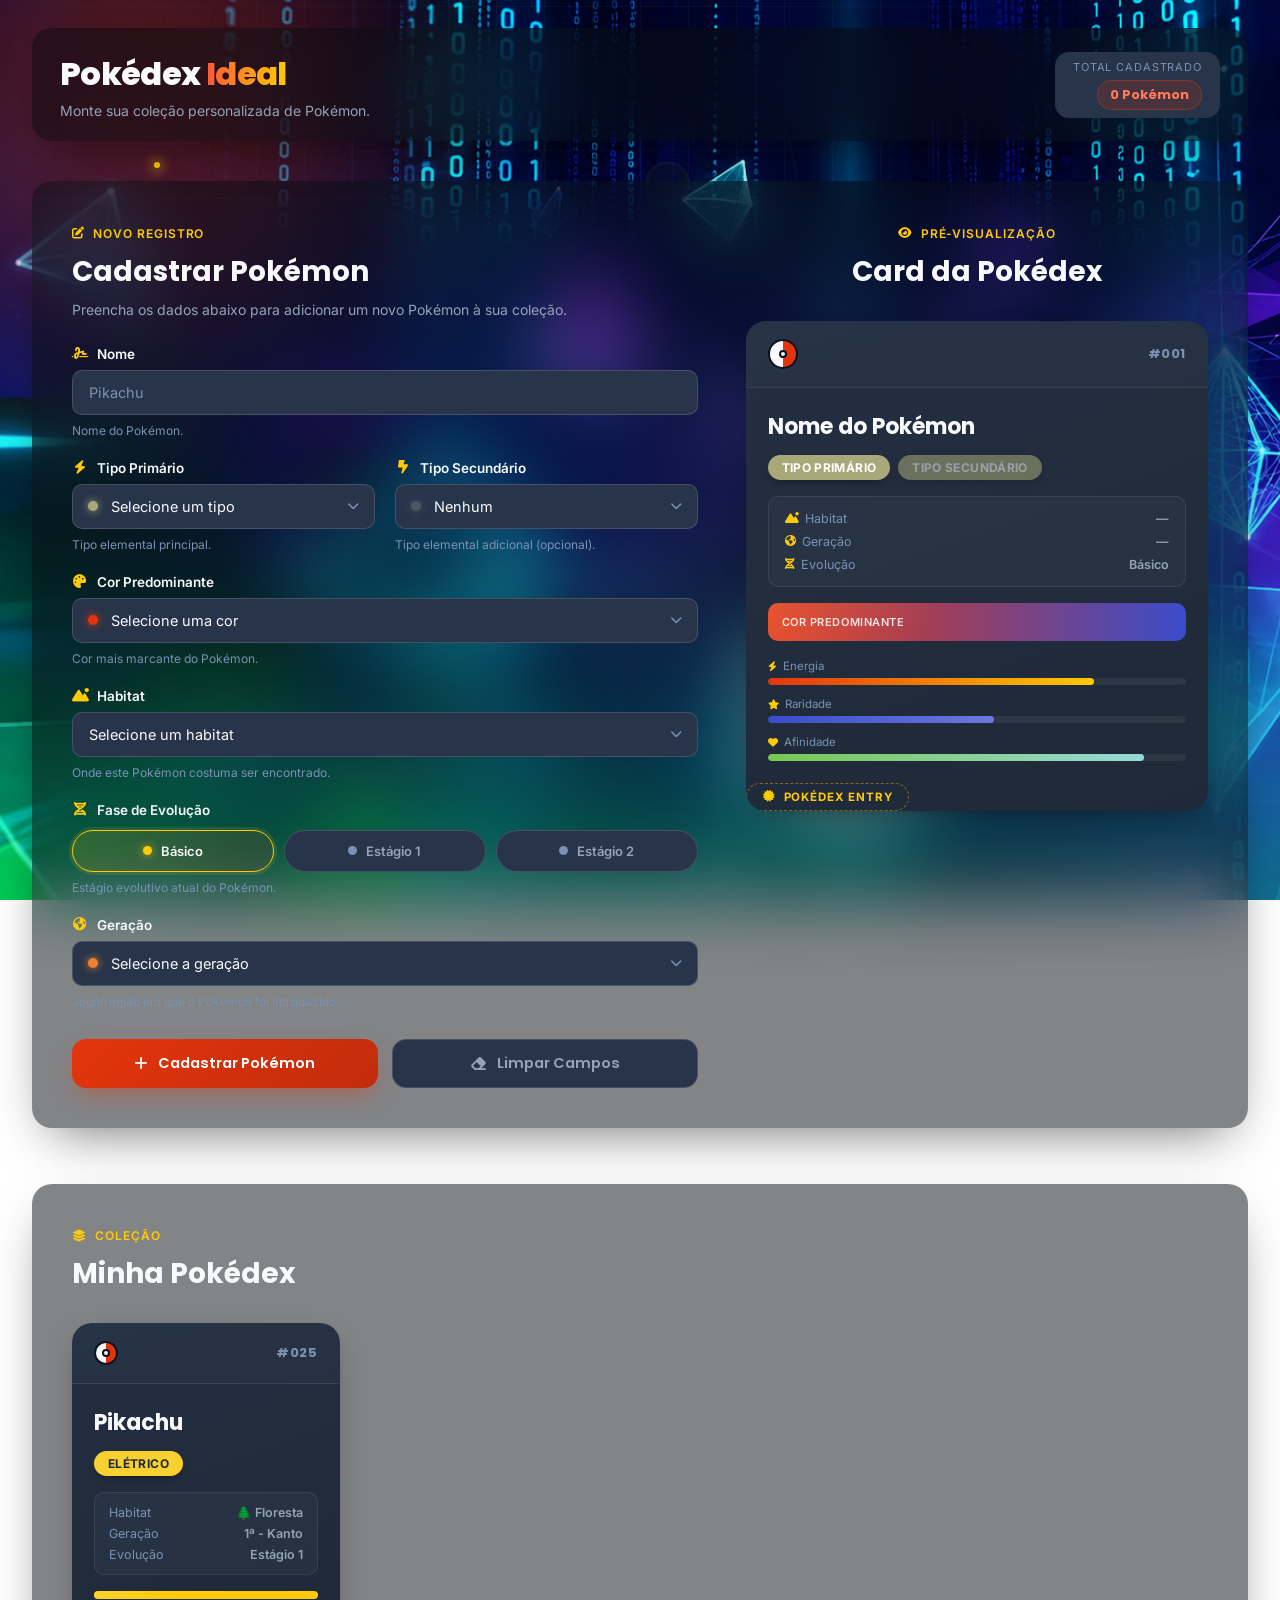
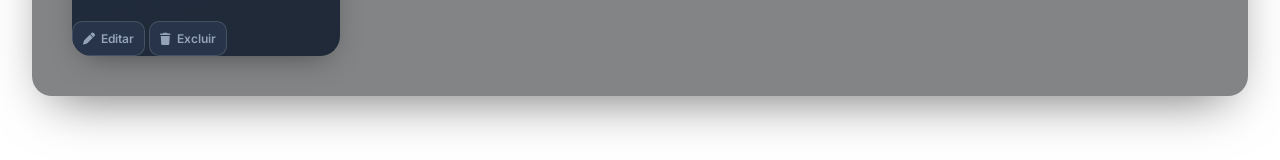
==== commit b2f09e56: "fix: add ajustar estilização" ====
--- a/front/src/index.html
+++ b/front/src/index.html
@@ -40,10 +40,6 @@
   <!-- ===================== HEADER ===================== -->
   <header class="site-header" id="topo">
     <div class="site-header__left">
-      <div class="brand-pokeball" aria-hidden="true">
-        <span class="brand-pokeball__line"></span>
-        <span class="brand-pokeball__core"></span>
-      </div>
       <div class="site-header__titles">
         <h1 class="site-header__title">Pokédex <span>Ideal</span></h1>
         <p class="site-header__subtitle">Monte sua coleção personalizada de Pokémon.</p>
@@ -55,10 +51,6 @@
         <span class="header-panel__label">Total cadastrado</span>
         <span class="header-panel__badge" id="contador-pokemon">0 Pokémon</span>
       </div>
-      <button type="button" class="btn btn--ghost" id="btn-minha-pokedex">
-        <i class="fa-solid fa-bookmark"></i>
-        Minha Pokédex
-      </button>
     </div>
   </header>
 
@@ -277,8 +269,6 @@
           </div>
 
           <article class="poke-card poke-card--preview" id="preview-card">
-            <div class="poke-card__glow" aria-hidden="true"></div>
-
             <header class="poke-card__header">
               <div class="poke-card__pokeball" aria-hidden="true"></div>
               <span class="poke-card__number">#001</span>
@@ -371,19 +361,6 @@
       </div>
     </section>
   </main>
-  <!-- ===================== FOOTER ===================== -->
-  <footer class="site-footer">
-    <p class="site-footer__copy">Pokédex Ideal &copy; 2026</p>
-
-    <div class="site-footer__tech">
-      <span class="site-footer__tech-label">Tecnologias futuras:</span>
-      <span class="tech-badge"><i class="fa-solid fa-leaf"></i> Spring Boot</span>
-      <span class="tech-badge"><i class="fa-brands fa-java"></i> Java</span>
-      <span class="tech-badge"><i class="fa-solid fa-database"></i> MySQL</span>
-      <span class="tech-badge"><i class="fa-solid fa-network-wired"></i> REST API</span>
-    </div>
-  </footer>
-
 </div>
 
 </body>
--- a/front/src/styles/style.css
+++ b/front/src/styles/style.css
@@ -23,7 +23,7 @@
   /* Texto */
   --text-primary: #F8FAFC;
   --text-secondary: #94A3B8;
-  --text-muted: #64748B;
+  --text-muted: #7a92b3;
 
   /* Tipografia */
   --font-display: 'Poppins', sans-serif;
@@ -57,7 +57,10 @@
   min-height: 100vh;
   font-family: var(--font-body);
   color: var(--text-primary);
-  background: linear-gradient(160deg, var(--bg-start) 0%, var(--bg-end) 55%, var(--bg-start) 100%);
+  background-image: url("../assets/fundo.png"); #important
+  background-repeat: no-repeat;
+  background-size: cover;
+  /* background: linear-gradient(160deg, var(--bg-start) 0%, var(--bg-end) 55%, var(--bg-start) 100%); */
   background-attachment: fixed;
   position: relative;
   overflow-x: hidden;
@@ -254,10 +257,9 @@
   flex-wrap: wrap;
   padding: 22px 28px;
   margin-bottom: 40px;
-  background: rgba(31,41,55,0.55);
-  backdrop-filter: blur(18px);
+  background: rgba(8, 11, 15, 0.5);
+  backdrop-filter: blur(35px);
   -webkit-backdrop-filter: blur(18px);
-  border: 1px solid var(--border-soft);
   border-radius: var(--radius-lg);
   box-shadow: var(--shadow-soft);
 }
@@ -336,7 +338,7 @@
   gap: 6px;
   padding: 8px 18px;
   background: var(--field-bg);
-  border: 1px solid var(--border-soft);
+  /* border: 1px solid var(--border-soft); */
   border-radius: var(--radius-md);
 }
 .header-panel__label{
@@ -344,6 +346,7 @@
   text-transform: uppercase;
   letter-spacing: 0.08em;
   color: var(--text-muted);
+  
 }
 .header-panel__badge{
   font-family: var(--font-display);
@@ -468,10 +471,10 @@
    PAINEL DE CADASTRO
    ========================================================= */
 .panel{
-  background: rgba(31,41,55,0.5);
-  backdrop-filter: blur(16px);
+  background: rgba(8, 11, 15, 0.5);
+  backdrop-filter: blur(35px);
   -webkit-backdrop-filter: blur(16px);
-  border: 1px solid var(--border-soft);
+  /* border: 1px solid var(--border-soft); */
   border-radius: var(--radius-lg);
   padding: 40px;
   box-shadow: var(--shadow-soft);
@@ -669,7 +672,7 @@
 .poke-card{
   position: relative;
   background: linear-gradient(160deg, var(--card-bg-soft), var(--card-bg));
-  border: 1px solid var(--border-soft-strong);
+  /* border: 1px solid var(--border-soft-strong); */
   border-radius: var(--radius-lg);
   overflow: hidden;
   box-shadow: var(--shadow-card);
@@ -872,12 +875,6 @@
   from{ width: 0%; }
 }
 
-.poke-card__footer{
-  padding: 16px 22px;
-  border-top: 1px solid var(--border-soft);
-  display: flex;
-  justify-content: center;
-}
 .poke-card__seal{
   display: inline-flex;
   align-items: center;
@@ -890,11 +887,6 @@
   padding: 6px 16px;
   border: 1px dashed rgba(255,203,5,0.4);
   border-radius: 999px;
-}
-
-.poke-card__footer--actions{
-  justify-content: space-between;
-  gap: 10px;
 }
 
 .btn-mini{
@@ -1131,54 +1123,6 @@
 .chart-legend__dot[data-type="DRAGON"]{ background: var(--t-dragon); }
 .chart-legend__dot[data-type="FAIRY"]{ background: var(--t-fairy); }
 .chart-legend__dot[data-type="ROCK"]{ background: var(--t-rock); }
-
-/* =========================================================
-   FOOTER
-   ========================================================= */
-.site-footer{
-  display: flex;
-  align-items: center;
-  justify-content: space-between;
-  gap: 20px;
-  flex-wrap: wrap;
-  padding: 26px 8px 32px;
-  border-top: 1px solid var(--border-soft);
-  margin-top: 8px;
-}
-.site-footer__copy{
-  font-size: 13px;
-  color: var(--text-muted);
-}
-.site-footer__tech{
-  display: flex;
-  align-items: center;
-  gap: 10px;
-  flex-wrap: wrap;
-}
-.site-footer__tech-label{
-  font-size: 12px;
-  color: var(--text-muted);
-  margin-right: 4px;
-}
-.tech-badge{
-  display: inline-flex;
-  align-items: center;
-  gap: 7px;
-  padding: 6px 14px;
-  font-size: 12px;
-  font-weight: 600;
-  border-radius: 999px;
-  background: var(--field-bg);
-  border: 1px solid var(--border-soft-strong);
-  color: var(--text-secondary);
-  transition: all 0.2s ease;
-}
-.tech-badge:hover{
-  color: var(--yellow);
-  border-color: var(--yellow);
-  transform: translateY(-2px);
-}
-.tech-badge i{ font-size: 12px; }
 
 /* =========================================================
    ANIMAÇÕES GERAIS
@@ -1224,5 +1168,4 @@
   .select-wrap--compact select{ min-width: 0; flex: 1; }
   .chart-panel__content{ flex-direction: column; }
   .chart-legend{ grid-template-columns: repeat(2, auto); width: 100%; justify-content: space-between; }
-  .site-footer{ flex-direction: column; align-items: flex-start; }
-}
+}
